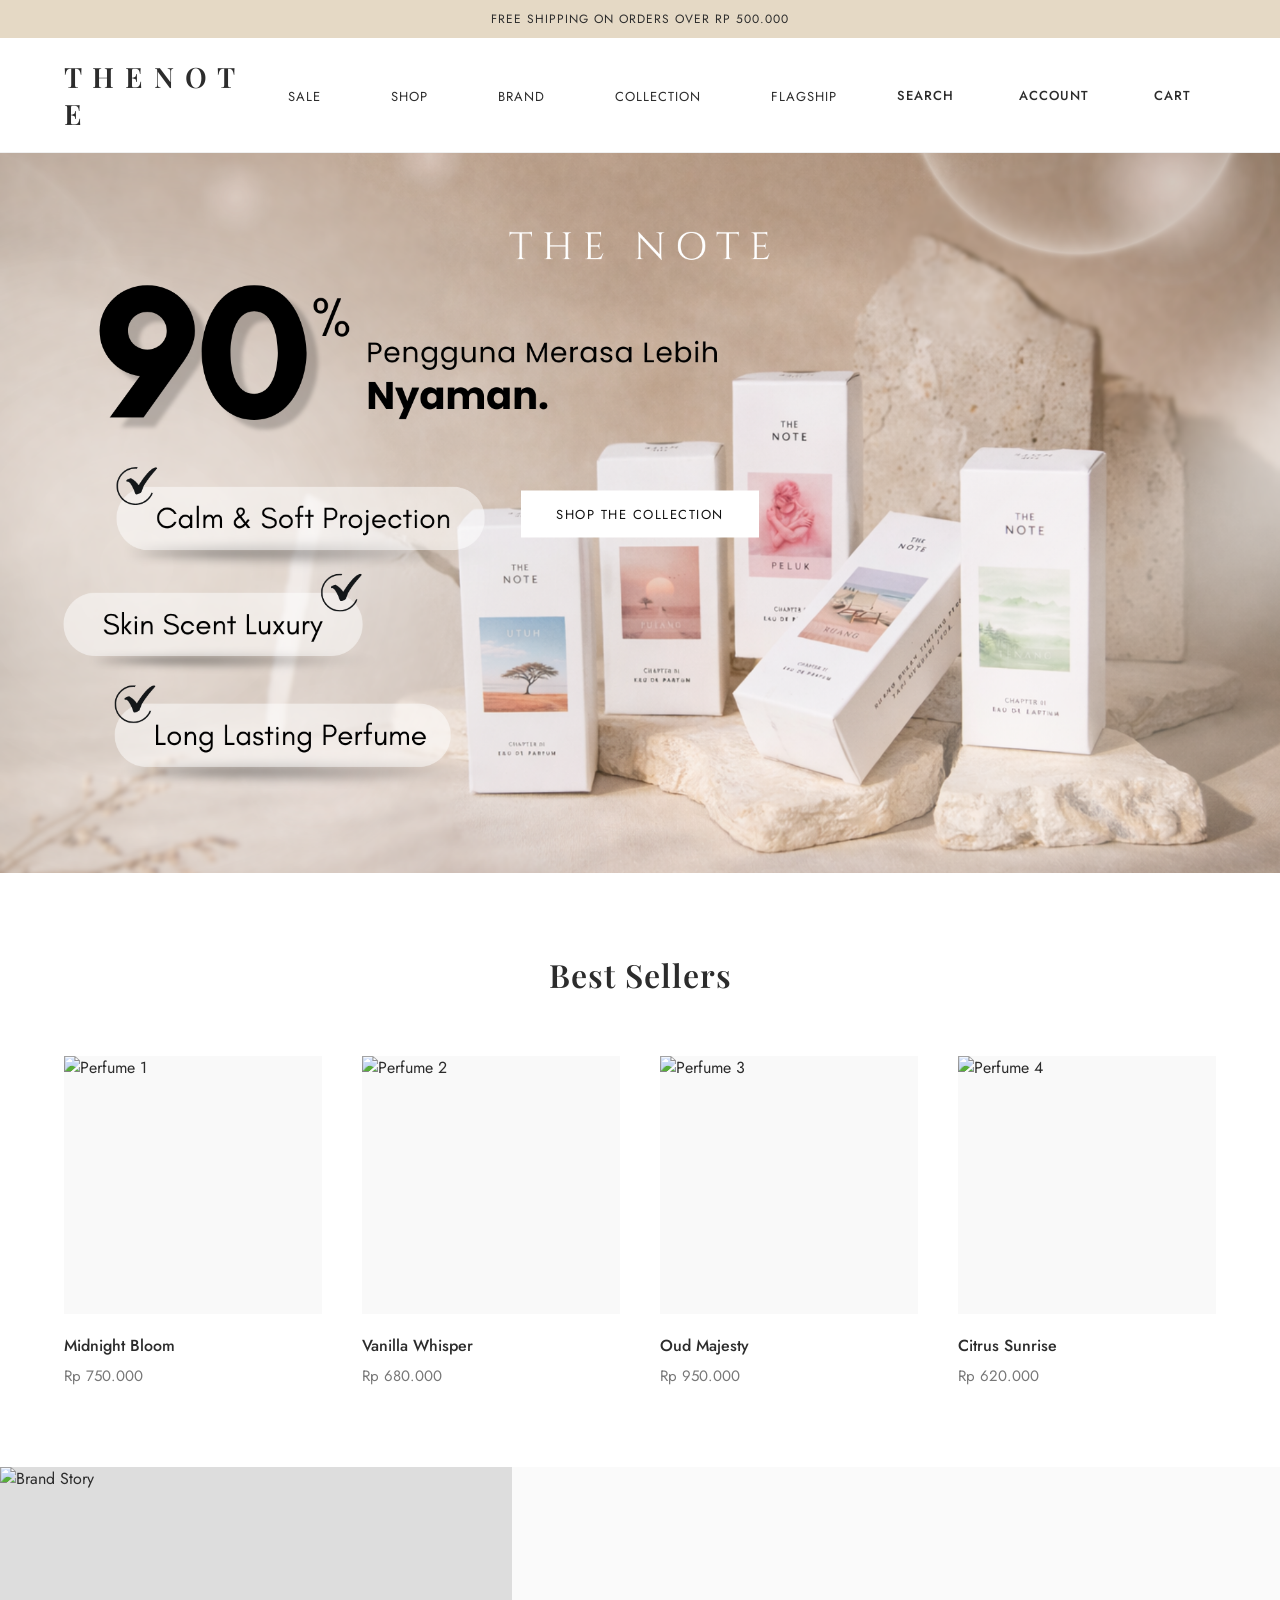
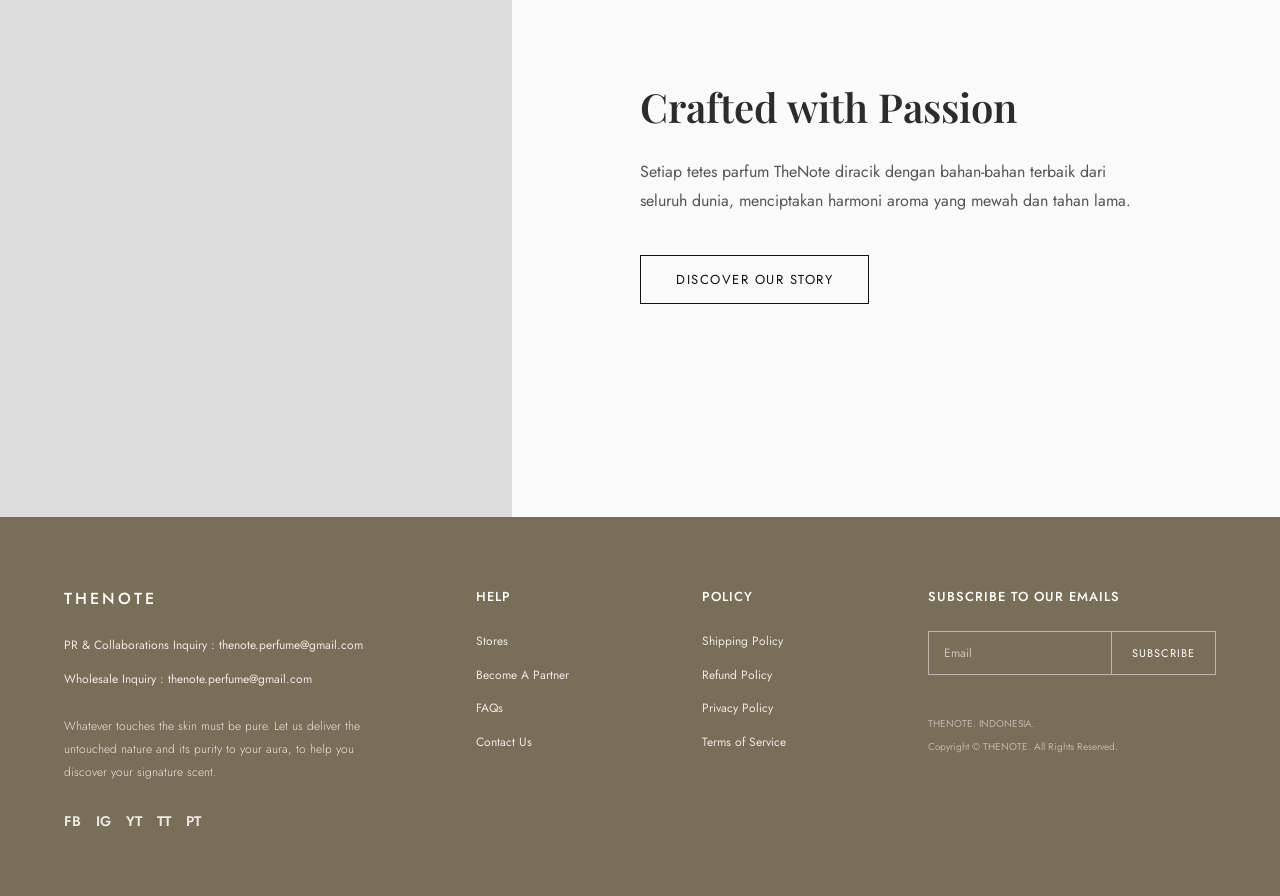
==== index.html @ fd9046d3 "Add files via upload" ====
<!DOCTYPE html>
<html lang="id">
<head>
    <meta charset="UTF-8">
    <meta name="viewport" content="width=device-width, initial-scale=1.0">
    <title>TheNote | Perfume</title>
    <link rel="stylesheet" href="style.css">
    <link href="https://fonts.googleapis.com/css2?family=Playfair+Display:wght@400;600&family=Jost:wght@300;400;500&display=swap" rel="stylesheet">
</head>
<body>
    <div class="top-banner">Free Shipping on Orders Over Rp 500.000</div>

    <nav class="navbar">
        <div class="logo">
            <a href="index.html">
                <h1>T H E N O T E</h1>
            </a>
        </div>

        <ul class="nav-links">
            <li><a href="sale.html">SALE</a></li>
            
            <li class="has-mega-menu">
                <a href="#" id="shop-menu-btn">SHOP</a>
                
                <div class="mega-menu">
                    <div class="mega-menu-inner">
                        
                        <div class="menu-column">
                            <h4>Featured</h4>
                            <a href="all-products.html">All</a>
                            <a href="#">Best Sellers</a>
                            <a href="#">Save with sets</a>
                            <a href="#">Mini & Travel Sizes</a>
                        </div>

                        <div class="menu-column">
                            <h4>Chapter</h4>
                            <a href="chapter1.html">Chapter 01</a>
                            <a href="#">Chapter 02</a>
                            <a href="#">Chapter 03</a>
                            <a href="#">Chapter 04</a>
                            <a href="#">Chapter 05</a>
                        </div>

                        <div class="menu-column">
                            <h4>Fragrance Family</h4>
                            <a href="#">Woody & Earthy</a>
                            <a href="#">Fresh Citrus</a>
                            <a href="#">Floral Bloom</a>
                            <a href="#">Oriental Spice</a>
                            <a href="#">Oceanic Breeze</a>
                        </div>

                        <div class="menu-image">
                            <img src="images\parfum11.jpeg" alt="Pulang Perfume">
                            <p>Pulang Chapter 01</p>
                        </div>

                    </div>
                </div>
            </li>
            
            
           <li class="has-mega-menu">
                <a href="brand.html" id="brand-menu-btn">BRAND</a>
                <div class="mega-menu">
                    <div class="mega-menu-inner" style="justify-content: flex-start; max-width: 1000px; padding: 30px 5%;">
                        <div class="menu-column" style="gap: 15px;">
                            <a href="brand.html" style="font-size: 15px;">About TheNote</a>
                            <a href="brand.html#ingredients" style="font-size: 15px;">Our Ingredients</a>
                        </div>
                    </div>
                </div>
            </li>

            <li class="has-mega-menu">
                <a href="collection.html" id="collection-menu-btn">COLLECTION</a>
            </li>

            <li><a href="flagship.html">FLAGSHIP</a></li>
        </ul>

        <div class="nav-icons">
            <a href="#">Search</a>
            <div class="search-overlay" id="search-overlay">
            <span class="close-search" id="close-search">&times;</span>
            <div class="search-content">
            <h2>Temukan Aroma Anda</h2>
            <input type="text" id="search-input" placeholder=" ">
            <button id="search-submit">CARI AROMA</button>
        </div>

    </div>
            <a href="#">Account</a>
            <a href="#">Cart</a>
        </div>
    </nav>

    <div class="nav-overlay"></div>

    <section class="hero">
        <img src="images\banner.PNG" alt="Hero Banner" class="hero-bg">
        
        <div class="hero-content">
            <a href="all-products.html" class="btn">Shop The Collection</a>
        </div>
    </section>

    <section class="bestsellers">
        <h2 class="section-title">Best Sellers</h2>
        <div class="product-grid">
            
            <div class="product-card fade-in">
                <div class="img-container">
                    <img src="assets/img/product-1.jpg" alt="Perfume 1">
                </div>
                <p class="product-name">Midnight Bloom</p>
                <p class="product-price">Rp 750.000</p>
            </div>

            <div class="product-card fade-in">
                <div class="img-container">
                    <img src="assets/img/product-2.jpg" alt="Perfume 2">
                </div>
                <p class="product-name">Vanilla Whisper</p>
                <p class="product-price">Rp 680.000</p>
            </div>

            <div class="product-card fade-in">
                <div class="img-container">
                    <img src="assets/img/product-3.jpg" alt="Perfume 3">
                </div>
                <p class="product-name">Oud Majesty</p>
                <p class="product-price">Rp 950.000</p>
            </div>

            <div class="product-card fade-in">
                <div class="img-container">
                    <img src="assets/img/product-4.jpg" alt="Perfume 4">
                </div>
                <p class="product-name">Citrus Sunrise</p>
                <p class="product-price">Rp 620.000</p>
            </div>

        </div>
    </section>

    <section class="brand-story">
        <div class="story-img">
            <img src="assets/img/brand-story.jpg" alt="Brand Story">
        </div>
        <div class="story-text">
            <h2>Crafted with Passion</h2>
            <p>Setiap tetes parfum TheNote diracik dengan bahan-bahan terbaik dari seluruh dunia, menciptakan harmoni aroma yang mewah dan tahan lama.</p>
            <a href="#" class="btn-outline">Discover Our Story</a>
        </div>
    </section>

    <footer class="site-footer">
        <div class="footer-container">
            <div class="footer-col brand-info">
                <h3>THENOTE</h3>
                
                <p>PR & Collaborations Inquiry : thenote.perfume@gmail.com</p>
                <p>Wholesale Inquiry :   thenote.perfume@gmail.com</p>
                <p class="footer-philosophy">Whatever touches the skin must be pure. Let us deliver the untouched nature and its purity to your aura, to help you discover your signature scent.</p>
                
                <div class="social-icons">
                    <a href="#">Fb</a>
                    <a href="#">Ig</a>
                    <a href="#">Yt</a>
                    <a href="#">Tt</a>
                    <a href="#">Pt</a>
                </div>
            </div>

            <div class="footer-col links-col">
                <h4>HELP</h4>
                <a href="#">Stores</a>
                <a href="#">Become A Partner</a>
                <a href="#">FAQs</a>
                <a href="#">Contact Us</a>
            </div>

            <div class="footer-col links-col">
                <h4>POLICY</h4>
                <a href="#">Shipping Policy</a>
                <a href="#">Refund Policy</a>
                <a href="#">Privacy Policy</a>
                <a href="#">Terms of Service</a>
            </div>

            <div class="footer-col subscribe-col">
                <h4>Subscribe to our emails</h4>
                <form id="subscribe-form" class="subscribe-form">
                    <input type="email" placeholder="Email" required>
                    <button type="submit">SUBSCRIBE</button>
                </form>
                <div class="copyright">
                    <p>THENOTE. INDONESIA.</p>
                    <p>Copyright © THENOTE. All Rights Reserved.</p>
                </div>
            </div>
        </div>
    </footer>

    <script src="script.js"></script>
</body>
</html>
---- style.css ----
/* Reset & Base Styles */
* {
    margin: 0;
    padding: 0;
    box-sizing: border-box;
}

body {
    font-family: 'Jost', sans-serif;
    color: #2c2c2c;
    background-color: #FAFAFA;
}

h1, h2, h3, .logo {
    font-family: 'Playfair Display', serif;
    font-weight: 600;
}

/* MENGHILANGKAN GARIS BAWAH SECARA DEFAULT */
a {
    text-decoration: none; 
    color: inherit;
    transition: color 0.3s;
}

/* Memunculkan garis bawah hanya pada area tertentu saat di-hover, atau ubah warna */
a:hover {
    color: #888;
}

/* Top Banner */
.top-banner {
    background-color: #e5d9c5;
    text-align: center;
    padding: 10px;
    font-size: 12px;
    letter-spacing: 1px;
    text-transform: uppercase;
}

/* Navbar */
.navbar {
    display: flex;
    justify-content: space-between;
    align-items: center;
    padding: 20px 5%;
    background-color: #ffffff;
    position: sticky;
    top: 0;
    z-index: 1001;
    border-bottom: 1px solid #f0f0f0;
}

.nav-links a, .nav-icons a {
    margin: 0 15px;
    font-size: 13px;
    text-transform: uppercase;
    letter-spacing: 1px;
    color: #2c2c2c;
    cursor: pointer;
    pointer-events: auto;
}

.nav-icons a {
    opacity: 1;
    font-weight: 500;
    position: relative;
    z-index: 1100;
    display: inline-block;
    padding: 5px 10px;
}

.nav-icons {
    position: relative;
    z-index: 1100;
    display: flex;
    gap: 15px;
}

.nav-icons a:hover {
    color: #000;
}

.logo h1 {
    font-size: 28px;
    letter-spacing: 2px;
}

/* Hero Section */
.hero {
    position: relative;
    width: 100%;
    height: auto; 
    overflow: hidden;
    text-align: center;
    color: #fff;
}

.hero-bg {
    width: 100%;
    height: auto;
    display: block;
}

.hero-content {
    position: absolute;
    top: 50%;
    left: 50%;
    transform: translate(-50%, -50%);
    max-width: 600px;
    padding: 20px;
    z-index: 10;
    width: 100%;
}

.hero-content h2 {
    font-size: 52px;
    margin-bottom: 15px;
    letter-spacing: 1px;
    text-shadow: 2px 2px 8px rgba(0,0,0,0.5); 
}

.hero-content p {
    font-size: 18px;
    margin-bottom: 35px;
    font-weight: 300;
    text-shadow: 1px 1px 5px rgba(0,0,0,0.5);
}

/* Buttons */
.btn {
    padding: 14px 35px;
    background-color: #fff;
    color: #111;
    text-transform: uppercase;
    letter-spacing: 1.5px;
    font-size: 13px;
    transition: background-color 0.4s, color 0.4s;
}

.btn:hover {
    background-color: #111;
    color: #fff;
}

.btn-outline {
    padding: 14px 35px;
    border: 1px solid #111;
    color: #111;
    text-transform: uppercase;
    letter-spacing: 1.5px;
    font-size: 13px;
    transition: 0.4s;
    display: inline-block;
}

.btn-outline:hover {
    background-color: #111;
    color: #fff;
}

/* Bestsellers */
.bestsellers {
    padding: 80px 5%;
    text-align: center;
    background-color: #fff;
}

.section-title {
    font-size: 32px;
    margin-bottom: 60px;
    letter-spacing: 1px;
}

.product-grid {
    display: grid;
    grid-template-columns: repeat(auto-fit, minmax(240px, 1fr));
    gap: 40px;
}

.product-card {
    text-align: left;
    cursor: pointer;
}

.img-container {
    width: 100%;
    aspect-ratio: 1/1;
    background-color: #f9f9f9;
    margin-bottom: 20px;
    overflow: hidden;
}

.img-container img {
    width: 100%;
    height: 100%;
    object-fit: cover;
    transition: transform 0.6s ease;
}

.img-container:hover img {
    transform: scale(1.06);
}

.product-name {
    font-size: 16px;
    margin-bottom: 8px;
    font-weight: 500;
}

.product-price {
    font-size: 15px;
    color: #777;
}

/* Brand Story */
.brand-story {
    display: flex;
    align-items: center;
    background-color: #fafafa;
}

.story-img {
    flex: 1;
    height: 650px;
    background-color: #ddd;
}

.story-img img {
    width: 100%;
    height: 100%;
    object-fit: cover;
}

.story-text {
    flex: 1;
    padding: 8% 10%;
}

.story-text h2 {
    font-size: 40px;
    margin-bottom: 25px;
}

.story-text p {
    font-size: 16px;
    line-height: 1.8;
    margin-bottom: 40px;
    color: #555;
}

/* --- MASTER FOOTER (SKIN1004 STYLE) --- */
.site-footer {
    background-color: #796e57;
    color: #fff;
    padding: 70px 5% 50px;
    font-family: 'Jost', sans-serif;
    border-top: none;
}

.footer-container {
    display: grid;
    grid-template-columns: 2fr 1fr 1fr 1.5fr; 
    gap: 40px;
    max-width: 1400px;
    margin: 0 auto;
}

.footer-col h3 {
    font-family: 'Jost', sans-serif;
    font-size: 16px;
    letter-spacing: 3px;
    margin-bottom: 25px;
    font-weight: 500;
}

.footer-col h4 {
    font-size: 13px;
    letter-spacing: 1px;
    margin-bottom: 25px;
    font-weight: 500;
    text-transform: uppercase;
}

.footer-col p, .footer-col a {
    font-size: 12px;
    color: rgba(255, 255, 255, 0.85);
    line-height: 1.8;
    text-decoration: none; /* Mencegah garis bawah default */
    display: block;
    margin-bottom: 12px;
    transition: color 0.3s ease;
}

.footer-col a:hover {
    color: #fff;
    text-decoration: underline; /* Muncul saat di-hover */
    text-underline-offset: 4px;
}

.brand-info .footer-philosophy {
    margin-top: 25px;
    margin-bottom: 25px;
    max-width: 90%;
    font-weight: 300;
    line-height: 1.9;
}

.social-icons {
    display: flex;
    gap: 15px;
    margin-top: 25px;
}

.social-icons a {
    font-weight: 600;
    font-size: 14px;
    text-transform: uppercase;
}

/* Form Subscribe */
.subscribe-form {
    display: flex;
    border: 1px solid rgba(255, 255, 255, 0.5);
    margin-bottom: 30px;
    transition: border-color 0.3s ease;
}

.subscribe-form:hover, .subscribe-form:focus-within {
    border-color: #fff;
}

.subscribe-form input {
    flex: 1;
    background: transparent;
    border: none;
    color: #fff;
    padding: 12px 15px;
    font-family: inherit;
    font-size: 12px;
    outline: none;
}

.subscribe-form input::placeholder {
    color: rgba(255, 255, 255, 0.6);
}

.subscribe-form button {
    background: transparent;
    color: #fff;
    border: none;
    border-left: 1px solid rgba(255, 255, 255, 0.5);
    padding: 0 20px;
    cursor: pointer;
    font-family: inherit;
    font-size: 11px;
    letter-spacing: 1px;
    text-transform: uppercase;
    transition: background 0.3s ease;
}

.subscribe-form button:hover {
    background: rgba(255, 255, 255, 0.1);
}

.copyright {
    margin-top: 40px;
}

.copyright p {
    font-size: 10px;
    margin-bottom: 5px;
    opacity: 0.6;
}

/* Responsif Footer */
@media (max-width: 1000px) {
    .footer-container {
        grid-template-columns: 1fr 1fr;
    }
}

@media (max-width: 600px) {
    .footer-container {
        grid-template-columns: 1fr;
    }
    .brand-info .footer-philosophy {
        max-width: 100%;
    }
}

/* Penyesuaian Navigasi */
.nav-links {
    list-style: none;
    display: flex;
    align-items: center;
    margin: 0;
    padding: 0;
}

.nav-links li {
    padding: 0 20px;
}

.nav-links a.active-link {
    border-bottom: 1px solid #111;
    padding-bottom: 2px;
}

/* --- MEGA MENU STYLES --- */
.has-mega-menu {
    position: static;
}

.mega-menu {
    position: absolute;
    top: 100%; 
    left: 0;
    width: 100%;
    background-color: #ffffff;
    border-top: 1px solid #eaeaea;
    border-bottom: 1px solid #eaeaea;
    box-shadow: 0 10px 20px rgba(0,0,0,0.05);
    z-index: 1002;
    opacity: 0;
    visibility: hidden;
    transform: translateY(10px);
    transition: all 0.3s ease;
}

.mega-menu.show {
    opacity: 1;
    visibility: visible;
    transform: translateY(0);
}

.mega-menu-inner {
    display: flex;
    justify-content: center;
    gap: 80px;
    padding: 50px 5%;
    max-width: 1200px;
    margin: 0 auto;
}

.menu-column {
    display: flex;
    flex-direction: column;
}

.menu-column h4 {
    font-family: 'Jost', sans-serif;
    font-size: 15px;
    font-weight: 500;
    text-transform: capitalize;
    margin-bottom: 20px;
    border-bottom: 1px solid #111;
    padding-bottom: 5px;
    display: inline-block;
    align-self: flex-start;
}

.menu-column a {
    font-size: 14px;
    color: #666;
    margin-bottom: 15px;
    transition: color 0.3s;
    text-transform: capitalize;
    letter-spacing: 0.5px;
}

.menu-column a:hover {
    color: #111;
    font-weight: 500;
}

.menu-image {
    display: flex;
    flex-direction: column;
    align-items: center;
    max-width: 250px;
}

.menu-image img {
    width: 100%;
    height: auto;
    aspect-ratio: 1/1;
    object-fit: cover;
    margin-bottom: 15px;
}

.menu-image p {
    font-size: 14px;
    font-weight: 500;
    text-align: center;
}

/* --- OVERLAY GELAP --- */
.nav-overlay {
    position: fixed;
    top: 0;
    left: 0;
    width: 100%;
    height: 100vh;
    background-color: rgba(0, 0, 0, 0.4);
    z-index: 999;
    opacity: 0;
    visibility: hidden;
    transition: all 0.3s ease;
    pointer-events: none;
}
.nav-overlay.show {
    opacity: 1;
    visibility: visible;
    pointer-events: auto;
}

/* --- LAYOUT HALAMAN SHOP --- */
.shop-page {
    display: flex;
    max-width: 1400px;
    margin: 0 auto;
    padding: 40px 5%;
    gap: 50px;
}

.shop-sidebar {
    width: 250px;
    flex-shrink: 0;
}

.filter-group {
    border-bottom: 1px solid #eaeaea;
    padding: 20px 0;
}

.filter-group:first-child {
    border-top: 1px solid #111;
}

.filter-header {
    display: flex;
    justify-content: space-between;
    font-size: 14px;
    font-weight: 500;
    cursor: pointer;
    margin-bottom: 15px;
}

.filter-options {
    display: flex;
    flex-direction: column;
    gap: 12px;
    max-height: 500px;
    overflow: hidden;
    transition: max-height 0.3s ease;
}

.filter-options.collapsed {
    max-height: 0;
}

.filter-options label {
    font-size: 14px;
    color: #666;
    cursor: pointer;
    display: flex;
    align-items: center;
    gap: 10px;
}

.filter-options input[type="radio"] {
    appearance: none;
    width: 14px;
    height: 14px;
    border: 1px solid #999;
    border-radius: 50%;
    outline: none;
    cursor: pointer;
}

.filter-options input[type="radio"]:checked {
    border: 4px solid #111;
}

.shop-content {
    flex-grow: 1;
}

.page-title {
    font-size: 28px;
    margin-bottom: 30px;
    font-weight: 600;
}

.products-grid {
    display: grid;
    grid-template-columns: repeat(auto-fill, minmax(280px, 1fr));
    gap: 30px;
}

/* --- KARTU PRODUK --- */
.product-card {
    position: relative;
    display: flex;
    flex-direction: column;
}

.card-image {
    background-color: #f9f9f9;
    aspect-ratio: 1/1;
    overflow: hidden;
    margin-bottom: 15px;
}

.card-image img {
    width: 100%;
    height: 100%;
    object-fit: cover;
}

.card-badge {
    position: absolute;
    top: 10px;
    left: 10px;
    background-color: #555;
    color: white;
    font-size: 11px;
    padding: 4px 8px;
    z-index: 10;
}

.new-badge {
    display: inline-block;
    background-color: #a88b5c;
    color: white;
    font-size: 10px;
    padding: 2px 6px;
    margin-bottom: 5px;
    letter-spacing: 1px;
}

.item-name {
    font-size: 16px;
    font-weight: 600;
    margin-bottom: 5px;
}

.item-desc {
    font-size: 13px;
    color: #666;
    margin-bottom: 10px;
    line-height: 1.4;
}

.item-rating {
    font-size: 12px;
    color: #cca43b;
    margin-bottom: 20px;
}

.item-rating span {
    color: #888;
    margin-left: 5px;
}

.add-to-bag-btn {
    margin-top: auto;
    display: flex;
    justify-content: space-between;
    align-items: center;
    width: 100%;
    padding: 12px 15px;
    background-color: transparent;
    border: 1px solid #ccc;
    cursor: pointer;
    font-family: inherit;
    transition: all 0.3s ease;
}

.add-to-bag-btn:hover {
    border-color: #111;
    background-color: #fafafa;
}

.btn-text, .btn-price {
    font-size: 13px;
    color: #333;
}

.btn-price del {
    color: #aaa;
    margin-left: 5px;
    font-size: 12px;
}

/* --- BANNER PROMO --- */
.promo-banner {
    background-color: #dfbca4;
}

.promo-banner img {
    width: 100%;
    height: 100%;
    object-fit: cover;
    opacity: 0.8;
}

.promo-text-overlay {
    position: absolute;
    top: 0; left: 0;
    width: 100%; height: 100%;
    display: flex;
    flex-direction: column;
    justify-content: center;
    align-items: center;
    text-align: center;
    color: white;
    padding: 20px;
}

.promo-text-overlay h3 {
    font-family: 'Playfair Display', serif;
    font-size: 24px;
    margin: 10px 0;
}

.btn-promo {
    margin-top: 20px;
    padding: 10px 25px;
    background-color: white;
    color: #111;
    font-size: 12px;
    border-radius: 20px;
}

@media (max-width: 900px) {
    .shop-page { flex-direction: column; }
    .shop-sidebar { width: 100%; }
}

/* --- TAMBAHAN JS --- */
.navbar {
    transition: box-shadow 0.3s ease, background-color 0.3s ease;
}

.nav-scrolled {
    box-shadow: 0 4px 20px rgba(0, 0, 0, 0.06);
    background-color: rgba(255, 255, 255, 0.98);
}

.fade-in {
    opacity: 0;
    transform: translateY(40px);
    transition: opacity 0.8s ease-out, transform 0.8s ease-out;
}

.fade-in.appear {
    opacity: 1;
    transform: translateY(0);
}

/* --- SALE PAGE STYLES --- */
.sale-hero {
    position: relative;
    width: 100%;
    height: auto;
    display: flex;
    align-items: center;
    justify-content: flex-start;
    padding: 60px 8%;
    color: #fff;
    overflow: hidden;
}

.sale-hero-bg {
    position: absolute;
    top: 0; left: 0;
    width: 100%; height: 100%;
    object-fit: cover;
    z-index: 1;
}

.sale-hero-content {
    position: relative;
    z-index: 2;
    text-align: left;
}

.sale-date {
    letter-spacing: 3px;
    font-size: 14px;
    margin-bottom: 10px;
    font-weight: 400;
}

.sale-hero h2 {
    font-size: 56px;
    line-height: 1.1;
    margin-bottom: 15px;
    font-family: 'Playfair Display', serif;
}

.discount-text {
    font-family: 'Playfair Display', serif;
    font-style: italic;
    font-size: 38px;
    margin-bottom: 20px;
}

.discount-text span {
    font-size: 80px;
    font-style: normal;
    font-weight: 600;
}

.sale-subtext {
    font-size: 13px;
    letter-spacing: 2px;
    line-height: 1.6;
    text-transform: uppercase;
}

.promo-info-bar {
    background-color: #a87e6a;
    color: white;
    display: flex;
    justify-content: space-around;
    padding: 20px 5%;
    text-align: center;
}

.info-item p {
    font-size: 14px;
    letter-spacing: 1px;
}

.info-item span {
    font-size: 11px;
    opacity: 0.8;
}

.border-left {
    border-left: 1px dashed rgba(255, 255, 255, 0.5);
    padding-left: 50px;
}

/* --- BRAND PAGE STYLES --- */
.brand-hero {
    position: relative;
    width: 100%;
    height: 50vh;
    overflow: hidden;
    display: flex;
    align-items: center;
    justify-content: center;
}

.brand-hero-bg {
    position: absolute;
    top: 0; left: 0;
    width: 100%; height: 100%;
    object-fit: cover;
    filter: brightness(0.7);
    z-index: 1;
}

.brand-hero-text {
    position: relative;
    z-index: 2;
    color: white;
    text-align: center;
}

.brand-hero-text h2 {
    font-size: 48px;
    letter-spacing: 2px;
}

.about-section {
    display: flex;
    align-items: center;
    max-width: 1200px;
    margin: 0 auto;
    padding: 100px 5%;
    gap: 60px;
}

.about-content { flex: 1; }

.subtitle {
    font-family: 'Jost', sans-serif;
    font-size: 13px;
    letter-spacing: 2px;
    color: #888;
    margin-bottom: 20px;
}

.about-content h2 {
    font-size: 38px;
    margin-bottom: 30px;
    line-height: 1.2;
}

.about-content p {
    font-size: 16px;
    color: #555;
    line-height: 1.8;
    margin-bottom: 20px;
}

.about-image { flex: 1; }

.about-image img {
    width: 100%;
    height: auto;
    box-shadow: 0 20px 40px rgba(0,0,0,0.08);
}

.ingredients-section {
    background-color: #f7f5f0;
    padding: 100px 5%;
    text-align: center;
}

.ingredients-header {
    max-width: 700px;
    margin: 0 auto 60px;
}

.ingredients-header h2 {
    font-size: 36px;
    margin-bottom: 20px;
}

.ingredients-header p {
    color: #666;
    line-height: 1.7;
}

.ingredients-grid {
    display: grid;
    grid-template-columns: repeat(auto-fit, minmax(300px, 1fr));
    gap: 40px;
    max-width: 1200px;
    margin: 0 auto;
}

.ingredient-card { text-align: left; }

.ing-img {
    width: 100%;
    aspect-ratio: 4/5;
    overflow: hidden;
    margin-bottom: 20px;
}

.ing-img img {
    width: 100%;
    height: 100%;
    object-fit: cover;
    transition: transform 0.8s ease;
}

.ingredient-card:hover .ing-img img {
    transform: scale(1.05);
}

.ingredient-card h4 {
    font-family: 'Playfair Display', serif;
    font-size: 22px;
    margin-bottom: 10px;
}

.ingredient-card p {
    font-size: 14px;
    color: #666;
    line-height: 1.6;
}

@media (max-width: 768px) {
    .about-section {
        flex-direction: column;
        padding: 60px 5%;
    }
}

html { scroll-behavior: smooth; }

/* KUSTOMISASI DROPDOWN BRAND */
.brand-dropdown {
    justify-content: flex-start !important;
    padding-left: 25% !important;
    padding-top: 40px !important;
    padding-bottom: 40px !important;
}

.brand-dropdown .menu-column a {
    font-size: 15px;
    font-weight: 300;
    color: #555;
    text-transform: none;
    margin-bottom: 18px;
    letter-spacing: 1px;
}

.brand-dropdown .menu-column a:hover {
    color: #000;
    text-decoration: underline; /* GARIS BAWAH SAAT HOVER DI MENU BRAND */
    text-underline-offset: 4px;
}

/* --- EDITORIAL BRAND PAGE --- */
.editorial-brand {
    background-color: #FAFAFA;
    width: 100%;
}

.brand-full-image {
    width: 100%;
    height: 85vh;
    overflow: hidden;
}

.brand-full-image img {
    width: 100%;
    height: 100%;
    object-fit: cover;
}

.brand-statement {
    padding: 120px 10%;
    text-align: center;
    background-color: #fff;
}

.brand-statement h2 {
    font-family: 'Playfair Display', serif;
    font-style: italic;
    font-size: 40px;
    color: #222;
    margin-bottom: 30px;
    font-weight: 400;
}

.brand-statement p {
    font-family: 'Jost', sans-serif;
    font-size: 16px;
    color: #666;
    max-width: 700px;
    margin: 0 auto;
    line-height: 1.8;
}

.brand-origin {
    display: flex;
    align-items: center;
    background-color: #FAFAFA;
    padding: 100px 5% 100px 10%;
    gap: 80px;
}

.origin-text {
    flex: 1;
    max-width: 500px;
}

.jost-title {
    font-family: 'Jost', sans-serif;
    letter-spacing: 3px;
    font-size: 13px;
    color: #999;
    margin-bottom: 20px;
    text-transform: uppercase;
}

.playfair-title {
    font-family: 'Playfair Display', serif;
    font-size: 42px;
    color: #111;
    margin-bottom: 30px;
    line-height: 1.2;
}

.origin-text p {
    font-family: 'Jost', sans-serif;
    font-size: 15px;
    color: #555;
    line-height: 1.9;
}

.origin-image { flex: 1.5; }

.origin-image img {
    width: 100%;
    height: auto;
    box-shadow: -20px 20px 0px rgba(0,0,0,0.03);
}

.brand-process {
    padding: 120px 5%;
    background-color: #fff;
    text-align: center;
}

.process-heading {
    font-family: 'Playfair Display', serif;
    font-size: 38px;
    margin-bottom: 80px;
}

.process-grid {
    display: grid;
    grid-template-columns: repeat(3, 1fr);
    gap: 50px;
    max-width: 1200px;
    margin: 0 auto;
}

.process-step { text-align: left; }

.process-step img {
    width: 100%;
    aspect-ratio: 1/1;
    object-fit: cover;
    margin-bottom: 30px;
}

.process-step h4 {
    font-family: 'Playfair Display', serif;
    font-size: 22px;
    margin-bottom: 15px;
}

.process-step p {
    font-family: 'Jost', sans-serif;
    font-size: 15px;
    color: #666;
    line-height: 1.7;
}

@media (max-width: 900px) {
    .brand-origin {
        flex-direction: column;
        padding: 60px 5%;
    }
    .process-grid { grid-template-columns: 1fr; }
}

/* --- COLLECTION DROPDOWN --- */
.collection-dropdown {
    justify-content: center !important;
    gap: 60px !important;
    padding-top: 40px !important;
    padding-bottom: 40px !important;
}

.collection-item {
    display: flex;
    flex-direction: column;
    align-items: center;
    text-align: center;
    width: 250px;
    cursor: pointer;
}

.collection-item img {
    width: 100%;
    aspect-ratio: 1/1;
    object-fit: cover;
    margin-bottom: 20px;
    background-color: #f5f5f5;
    transition: transform 0.4s ease;
}

.collection-item:hover img {
    transform: scale(1.05);
}

.collection-item p {
    font-family: 'Jost', sans-serif;
    font-size: 13px;
    letter-spacing: 2px;
    text-transform: uppercase;
    color: #111;
    line-height: 1.5;
    font-weight: 500;
}

@media (max-width: 900px) {
    .col-series, .col-series:nth-child(even) {
        flex-direction: column !important;
    }
    .col-series > div {
        width: 100% !important;
    }
}

/* --- SPLIT SCREEN STYLES --- */
.collection-hero {
    width: 100%;
    height: 70vh;
}

.col-hero-bg {
    width: 100%;
    height: 100%;
    object-fit: cover;
}

.collection-intro {
    padding: 120px 5%;
    text-align: center;
    background-color: #fafafa;
}

.collection-intro h2 {
    font-family: 'Jost', sans-serif;
    font-weight: 300;
    font-size: 28px;
    letter-spacing: 4px;
    color: #333;
}

.split-screen-section {
    display: flex;
    width: 100%;
    height: 85vh;
    overflow: hidden;
}

.split-panel {
    flex: 1;
    display: flex;
    align-items: center;
    justify-content: center;
    text-align: center;
    position: relative;
    background-size: cover;
    background-position: center;
    transition: flex 0.6s cubic-bezier(0.25, 1, 0.5, 1);
}

.dark-panel {
    background-image: url('assets/img/col-series-1.jpg');
    color: white;
}

.light-panel {
    background-image: url('assets/img/col-series-2.jpg');
    color: #111;
}

.split-panel::before {
    content: '';
    position: absolute;
    top: 0; left: 0; right: 0; bottom: 0;
    background-color: rgba(0, 0, 0, 0.2);
    z-index: 1;
    transition: background-color 0.4s ease;
}

.light-panel::before {
    background-color: rgba(255, 255, 255, 0.3);
}

.split-content {
    position: relative;
    z-index: 2;
}

.brand-tag {
    font-family: 'Jost', sans-serif;
    font-size: 13px;
    letter-spacing: 5px;
    margin-bottom: 20px;
}

.split-content h2 {
    font-family: 'Playfair Display', serif;
    font-size: 42px;
    letter-spacing: 2px;
    line-height: 1.2;
    margin-bottom: 40px;
}

.discover-btn {
    font-family: 'Jost', sans-serif;
    font-size: 13px;
    text-transform: uppercase;
    letter-spacing: 2px;
    border-bottom: 1px solid currentColor;
    padding-bottom: 5px;
    opacity: 0;
    transform: translateY(20px);
    transition: all 0.4s ease;
    display: inline-block;
}

.split-panel:hover .discover-btn {
    opacity: 1;
    transform: translateY(0);
}

@media (max-width: 900px) {
    .split-screen-section {
        flex-direction: column;
        height: 120vh;
    }
}

/* --- FLAGSHIP PAGE STYLES --- */
.flagship-page {
    width: 100%;
    overflow: hidden;
}

.test-hero {
    position: relative;
    width: 100%;
    min-height: 100vh;
    display: flex;
    flex-direction: column;
    align-items: center;
    justify-content: center;
}

.test-hero-bg {
    position: absolute;
    top: 0; left: 0;
    width: 100%; height: 100%;
    object-fit: cover;
    z-index: 1;
}

.test-hero-overlay {
    position: absolute;
    top: 0; left: 0;
    width: 100%; height: 100%;
    background-color: rgba(0, 0, 0, 0.3);
    z-index: 2;
}

.test-content {
    position: relative;
    z-index: 3;
    text-align: center;
    color: rgb(255, 255, 255);
    margin-bottom: 250px;
    margin-top: 50px;
}

.test-title {
    font-family: 'Jost', sans-serif;
    font-size: 36px;
    letter-spacing: 4px;
    font-weight: 400;
    margin-bottom: 10px;
}

.test-subtitle {
    font-family: 'Playfair Display', serif;
    font-style: italic;
    font-size: 18px;
    margin-bottom: 40px;
    opacity: 0.9;
}

.test-start p {
    font-family: 'Jost', sans-serif;
    font-size: 14px;
    letter-spacing: 2px;
    margin-bottom: 15px;
    font-weight: 500;
}

.lang-grid {
    display: grid;
    grid-template-columns: 1fr 1fr;
    gap: 10px;
    max-width: 400px;
    margin: 0 auto;
}

.lang-btn {
    background-color: rgba(255, 255, 255, 0.2);
    backdrop-filter: blur(5px);
    border: 1px solid rgba(255, 255, 255, 0.5);
    color: white;
    padding: 12px 20px;
    font-family: 'Jost', sans-serif;
    font-size: 13px;
    letter-spacing: 2px;
    cursor: pointer;
    transition: all 0.3s ease;
}

.lang-btn:hover {
    background-color: rgba(160, 82, 45, 0.100);
    color: #111;
}

.full-width {
    grid-column: span 2;
}

.vibe-cards-container {
    position: absolute;
    bottom: 0;
    left: 0;
    width: 100%;
    z-index: 4;
    display: flex;
    justify-content: center;
    gap: 15px;
    padding: 0 20px;
    background: linear-gradient(to top, rgba(0,0,0,0.6) 0%, transparent 100%);
    padding-bottom: 20px;
}

.vibe-card {
    background-color: #fff;
    width: 220px;
    height: 320px;
    padding: 25px 20px 15px;
    display: flex;
    flex-direction: column;
    align-items: center;
    text-align: center;
    box-shadow: 0 10px 30px rgba(0,0,0,0.15);
    transition: transform 0.4s ease;
    cursor: pointer;
}

.vibe-card:hover {
    transform: translateY(-10px);
}

.vibe-card h3 {
    font-family: 'Playfair Display', serif;
    font-size: 18px;
    color: #333;
    line-height: 1.3;
    margin-bottom: 10px;
}

.vibe-card p {
    font-family: 'Jost', sans-serif;
    font-size: 9px;
    color: #888;
    letter-spacing: 1px;
    line-height: 1.5;
    margin-bottom: 15px;
    flex-grow: 1;
}

.vibe-card img {
    width: 120px;
    height: 160px;
    object-fit: cover;
    margin-bottom: 15px;
}

.card-brand {
    font-family: 'Jost', sans-serif;
    font-size: 10px;
    letter-spacing: 3px;
    color: #aaa;
}

@media (max-width: 1000px) {
    .vibe-cards-container {
        position: relative;
        flex-wrap: wrap;
        background: none;
        padding-bottom: 50px;
    }
    .test-content { margin-bottom: 50px; }
}

/* --- FLAGSHIP EXPERIENCE STORE --- */
.flagship-experience { background-color: #fff; }

.fs-hero {
    position: relative;
    width: 100%;
    height: 90vh;
    overflow: hidden;
}

.fs-hero-img {
    width: 100%;
    height: 100%;
    object-fit: cover;
}

.fs-hero-text {
    position: absolute;
    bottom: 10%;
    left: 8%;
    color: #fff;
    z-index: 2;
}

.fs-hero-text p {
    font-size: 14px;
    letter-spacing: 4px;
    margin-bottom: 10px;
}

.fs-hero-text h2 {
    font-size: 48px;
    font-family: 'Playfair Display', serif;
    font-weight: 400;
}

.fs-intro {
    padding: 120px 5%;
    text-align: center;
}

.fs-tagline {
    font-size: 12px;
    letter-spacing: 3px;
    text-transform: uppercase;
    color: #a87e6a;
    margin-bottom: 20px;
}

.fs-intro h2 {
    font-family: 'Playfair Display', serif;
    font-style: italic;
    font-size: 36px;
    font-weight: 400;
    max-width: 800px;
    margin: 0 auto 30px;
    line-height: 1.3;
}

.fs-desc {
    font-size: 16px;
    line-height: 1.8;
    color: #666;
    max-width: 700px;
    margin: 0 auto;
}

.fs-zone { margin-bottom: 100px; }

.fs-zone-img.full-width {
    width: 100%;
    height: 70vh;
    overflow: hidden;
}

.fs-zone-img img {
    width: 100%;
    height: 100%;
    object-fit: cover;
}

.fs-zone-info.centered {
    padding: 60px 5%;
    text-align: center;
}

.fs-zone-info h3 {
    font-size: 18px;
    letter-spacing: 3px;
    margin-bottom: 20px;
}

.fs-zone-info p {
    max-width: 600px;
    margin: 0 auto;
    font-size: 15px;
    line-height: 1.7;
    color: #555;
}

.split-view {
    display: flex;
    min-height: 80vh;
    background-color: #f9f9f9;
}

.fs-split-col { flex: 1; }

.text-col {
    display: flex;
    align-items: center;
    justify-content: center;
    padding: 80px;
}

.sticky-text { max-width: 400px; }

.text-col h3 {
    font-size: 20px;
    margin-bottom: 25px;
    letter-spacing: 2px;
}

.text-col p {
    font-size: 15px;
    line-height: 1.8;
    color: #555;
}

.img-col img {
    width: 100%;
    height: 100%;
    object-fit: cover;
}

.fs-visit {
    padding: 100px 5%;
    background-color: #fafafa;
    text-align: center;
}

.fs-visit h2 {
    font-family: 'Playfair Display', serif;
    font-size: 32px;
    margin-bottom: 50px;
}

.visit-grid {
    display: flex;
    justify-content: center;
    gap: 80px;
}

.fs-visit {
    padding: 80px 0 0 0;
    background-color: #fff;
    text-align: center;
}

.fs-visit-title {
    font-family: 'Jost', sans-serif;
    font-size: 24px;
    letter-spacing: 2px;
    color: #796e57; 
    margin-bottom: 40px;
    text-transform: uppercase;
    font-weight: 500;
}

.fs-map-container {
    display: flex;
    width: 100%;
    height: 500px; 
}

.fs-map {
    flex: 2; 
    height: 100%;
}

.fs-map iframe {
    width: 100%;
    height: 100%;
    display: block;
    filter: grayscale(20%); 
}

.fs-map-info {
    flex: 1; 
    background-color: #f7f5f0; 
    padding: 60px 50px;
    display: flex;
    flex-direction: column;
    justify-content: center;
    text-align: left;
}

.info-row {
    display: flex;
    margin-bottom: 30px;
}

.info-row h4 {
    width: 100px; 
    font-family: 'Jost', sans-serif;
    font-size: 13px;
    letter-spacing: 2px;
    color: #a3957f; 
    font-weight: 400;
    margin: 0;
}

.info-row p {
    flex: 1;
    font-family: 'Jost', sans-serif;
    font-size: 13px;
    color: #555;
    line-height: 1.8;
    margin: 0;
}

@media (max-width: 900px) {
    .fs-map-container {
        flex-direction: column;
        height: auto;
    }
    .fs-map {
        height: 400px; 
    }
    .fs-map-info {
        padding: 50px 30px;
    }
    .info-row h4 {
        width: 80px;
    }
}

/* --- SEARCH OVERLAY STYLES --- */
.search-overlay {
    position: fixed;
    top: 0; left: 0;
    width: 100%; height: 100%;
    background-color: rgba(255, 255, 255, 0.95);
    z-index: 2000; 
    display: flex;
    justify-content: center;
    align-items: center;
    opacity: 0;
    visibility: hidden;
    transition: all 0.4s ease;
    backdrop-filter: blur(5px);
}

.search-overlay.active {
    opacity: 1;
    visibility: visible;
}

.close-search {
    position: absolute;
    top: 40px; right: 50px;
    font-size: 50px;
    font-weight: 300;
    cursor: pointer;
    color: #333;
    transition: transform 0.3s ease;
}

.close-search:hover {
    transform: rotate(90deg); 
}

.search-content {
    text-align: center;
    width: 80%;
    max-width: 600px;
}

.search-content h2 {
    font-family: 'Playfair Display', serif;
    font-size: 32px;
    margin-bottom: 30px;
    color: #111;
}

.search-content input {
    width: 100%;
    padding: 15px 20px;
    font-size: 20px;
    font-family: 'Jost', sans-serif;
    border: none;
    border-bottom: 2px solid #a87e6a; 
    background: transparent;
    outline: none;
    margin-bottom: 30px;
    text-align: center;
}

.search-content input::placeholder {
    color: #999;
}

.search-content button {
    padding: 14px 40px;
    background-color: #111;
    color: #fff;
    border: none;
    font-family: 'Jost', sans-serif;
    letter-spacing: 2px;
    cursor: pointer;
    transition: 0.3s;
    font-size: 13px;
}

.search-content button:hover {
    background-color: #a87e6a;
}
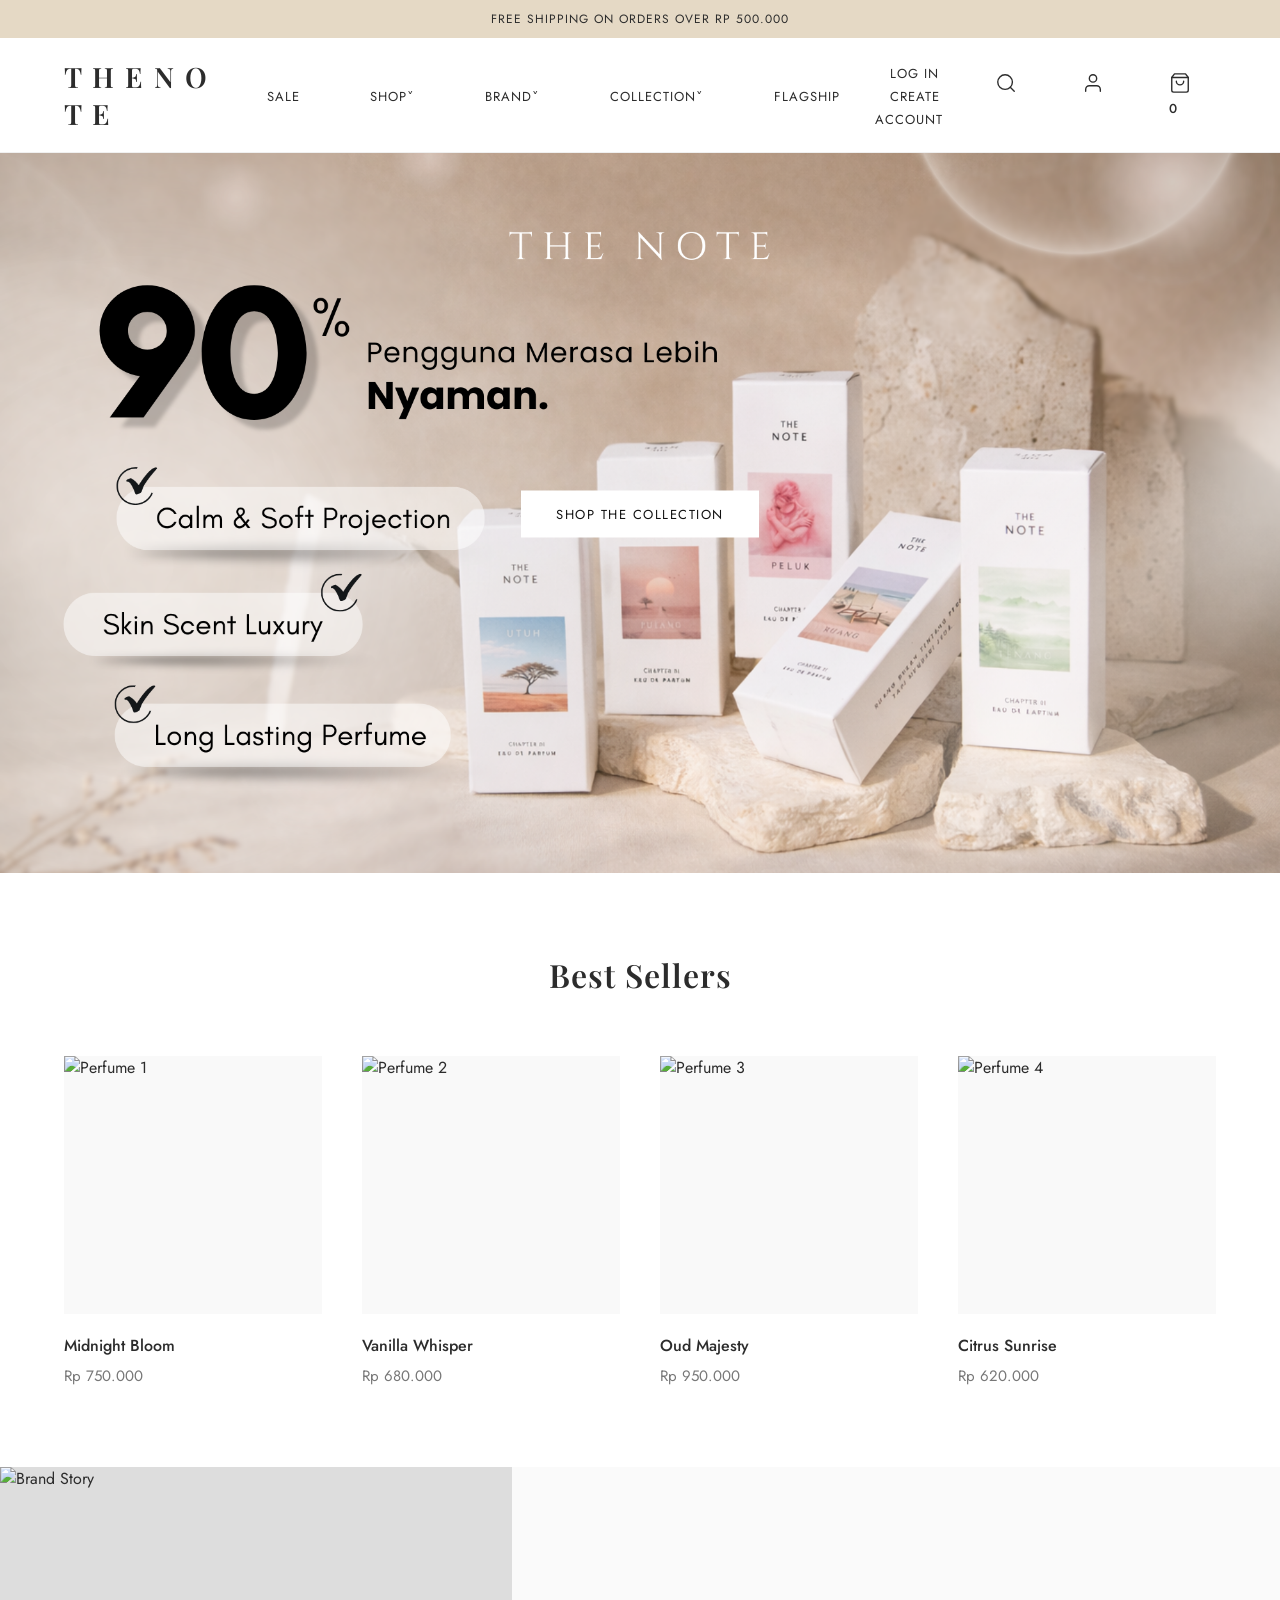
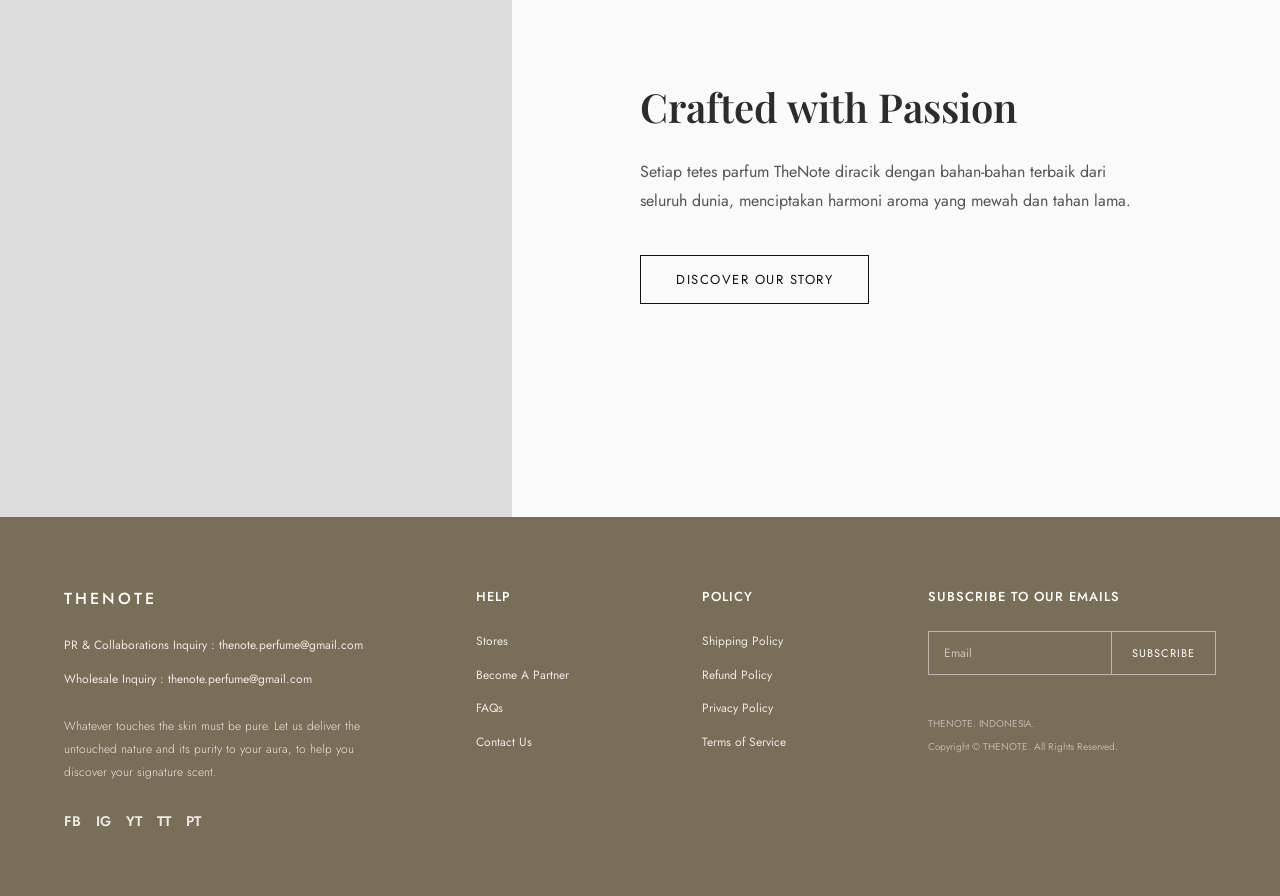
==== commit 08048a45: "Update index.html" ====
--- a/index.html
+++ b/index.html
@@ -81,19 +81,28 @@
             <li><a href="flagship.html">FLAGSHIP</a></li>
         </ul>
 
-        <div class="nav-icons">
-            <a href="#">Search</a>
+       <div class="nav-icons">
+            <a href="#" id="search-btn">
+                <svg viewBox="0 0 24 24" width="22" height="22" stroke="currentColor" stroke-width="1.5" fill="none" stroke-linecap="round" stroke-linejoin="round"><circle cx="11" cy="11" r="8"></circle><line x1="21" y1="21" x2="16.65" y2="16.65"></line></svg>
+            </a>
+            
             <div class="search-overlay" id="search-overlay">
-            <span class="close-search" id="close-search">&times;</span>
-            <div class="search-content">
-            <h2>Temukan Aroma Anda</h2>
-            <input type="text" id="search-input" placeholder=" ">
-            <button id="search-submit">CARI AROMA</button>
-        </div>
-
-    </div>
-            <a href="#">Account</a>
-            <a href="#">Cart</a>
+                <span class="close-search" id="close-search">&times;</span>
+                <div class="search-content">
+                    <h2>Temukan Aroma Anda</h2>
+                    <input type="text" id="search-input" placeholder=" ">
+                    <button id="search-submit">CARI AROMA</button>
+                </div>
+            </div>
+            
+            <a href="#" class="account-btn">
+                <svg viewBox="0 0 24 24" width="22" height="22" stroke="currentColor" stroke-width="1.5" fill="none" stroke-linecap="round" stroke-linejoin="round"><path d="M20 21v-2a4 4 0 0 0-4-4H8a4 4 0 0 0-4 4v2"></path><circle cx="12" cy="7" r="4"></circle></svg>
+            </a>
+            
+            <a href="#" class="cart-btn" style="position: relative;">
+                <svg viewBox="0 0 24 24" width="22" height="22" stroke="currentColor" stroke-width="1.5" fill="none" stroke-linecap="round" stroke-linejoin="round"><path d="M6 2L3 6v14a2 2 0 0 0 2 2h14a2 2 0 0 0 2-2V6l-3-4z"></path><line x1="3" y1="6" x2="21" y2="6"></line><path d="M16 10a4 4 0 0 1-8 0"></path></svg>
+                <span class="cart-badge">0</span>
+            </a>
         </div>
     </nav>
 
@@ -207,4 +216,4 @@
 
     <script src="script.js"></script>
 </body>
-</html>+</html>
--- a/style.css
+++ b/style.css
@@ -1794,4 +1794,287 @@
 
 .search-content button:hover {
     background-color: #a87e6a;
-}+}
+/* =======================================================
+   MOBILE & RESPONSIVE FIXES (Layar 900px ke bawah)
+   ======================================================= */
+
+@media screen and (max-width: 900px) {
+    /* --- 1. NAVBAR & MENU (Horizontal Scrollbar Pattern) --- */
+    .navbar {
+        flex-wrap: wrap;
+        padding: 15px 5%;
+        justify-content: space-between;
+    }
+    
+    .logo {
+        order: 1; /* Menjaga Logo di Kiri Atas */
+    }
+    
+    .nav-icons {
+        order: 2; /* Menjaga Icon di Kanan Atas */
+    }
+    
+    /* Mengubah menu menjadi bisa di-scroll ke samping di HP */
+    .nav-links {
+        order: 3;
+        width: 100%;
+        overflow-x: auto;
+        white-space: nowrap;
+        padding: 15px 0 5px 0;
+        margin-top: 15px;
+        border-top: 1px solid #f0f0f0;
+        -webkit-overflow-scrolling: touch;
+    }
+    
+    .nav-links::-webkit-scrollbar {
+        display: none; /* Menyembunyikan scrollbar agar estetik */
+    }
+    
+    .nav-links li {
+        display: inline-block;
+        padding: 0 15px;
+    }
+    
+    /* Merapikan Mega Menu di HP agar ke bawah (Stack) */
+    .mega-menu-inner {
+        flex-direction: column;
+        gap: 30px;
+        padding: 20px 5%;
+    }
+    .menu-image {
+        max-width: 100%;
+    }
+
+    /* --- 2. TYPOGRAPHY & HERO SECTIONS --- */
+    .hero-content h2 { font-size: 34px; }
+    .hero-content p { font-size: 15px; margin-bottom: 25px; }
+    
+    .sale-hero { flex-direction: column; text-align: center; padding: 40px 5%; }
+    .sale-hero h2 { font-size: 38px; }
+    .discount-text { font-size: 24px; }
+    .discount-text span { font-size: 50px; }
+    .sale-subtext { font-size: 11px; }
+
+    /* --- 3. LAYOUT FLEXBOX (Menumpuk Elemen ke Bawah) --- */
+    .brand-story {
+        flex-direction: column;
+    }
+    .story-img {
+        height: 350px;
+        width: 100%;
+    }
+    .story-text {
+        padding: 12% 5%;
+        text-align: center;
+    }
+
+    .promo-info-bar {
+        flex-direction: column;
+        gap: 20px;
+        padding: 30px 5%;
+    }
+    .border-left {
+        border-left: none;
+        border-top: 1px dashed rgba(255, 255, 255, 0.5);
+        padding-left: 0;
+        padding-top: 20px;
+    }
+
+    /* --- 4. BRAND & FLAGSHIP PAGES --- */
+    .fs-zone.split-view {
+        flex-direction: column;
+    }
+    .text-col {
+        padding: 50px 5%;
+        text-align: center;
+    }
+    
+    .brand-origin {
+        flex-direction: column;
+        padding: 60px 5%;
+        text-align: center;
+    }
+    
+    .process-grid {
+        grid-template-columns: 1fr;
+    }
+
+    /* Vibe Cards (Test Experience) */
+    .vibe-cards-container {
+        position: relative;
+        flex-wrap: wrap;
+        background: none;
+        padding: 0 5% 50px;
+        gap: 20px;
+        justify-content: center;
+    }
+    .vibe-card {
+        width: 100%;
+        max-width: 280px;
+    }
+    .test-content {
+        margin-top: 100px;
+        margin-bottom: 40px;
+    }
+
+    /* --- 5. SEARCH OVERLAY --- */
+    .search-content {
+        width: 90%;
+    }
+    .search-content h2 {
+        font-size: 24px;
+    }
+    .search-content input {
+        font-size: 16px;
+    }
+}
+/* =======================================================
+   MOBILE MENU (HAMBURGER & ACCORDION) - MAX 900px
+   ======================================================= */
+.hamburger { display: none; } /* Sembunyikan di Desktop */
+
+@media screen and (max-width: 900px) {
+    /* --- 1. NAVBAR HEADER --- */
+    .navbar {
+        padding: 15px 5%;
+        display: flex;
+        justify-content: space-between;
+        align-items: center;
+        background-color: #fff;
+    }
+
+    /* Tombol Hamburger */
+    .hamburger {
+        display: flex;
+        flex-direction: column;
+        justify-content: space-between;
+        width: 24px;
+        height: 18px;
+        cursor: pointer;
+        z-index: 2000; /* Harus di atas overlay */
+        order: 1;
+    }
+    
+    .hamburger span {
+        display: block;
+        height: 1.5px;
+        width: 100%;
+        background-color: #111;
+        transition: all 0.3s ease;
+    }
+
+    /* Animasi silang (X) saat menu terbuka */
+    .hamburger.open span:nth-child(1) { transform: translateY(8px) rotate(45deg); }
+    .hamburger.open span:nth-child(2) { opacity: 0; }
+    .hamburger.open span:nth-child(3) { transform: translateY(-8.5px) rotate(-45deg); }
+
+    .logo { order: 2; margin: 0 auto; }
+    .logo h1 { font-size: 20px; letter-spacing: 4px; }
+    
+    .nav-icons { order: 3; display: flex; gap: 15px; }
+    .nav-icons a { margin: 0; font-size: 12px; }
+    /* Sembunyikan tulisan 'Account' di header atas khusus mobile */
+    .nav-icons a:nth-child(2) { display: none; }
+
+    /* --- 2. OVERLAY MENU FULL SCREEN --- */
+    .nav-links {
+        position: fixed;
+        top: 0;
+        left: -100%; /* Sembunyi di kiri layar */
+        width: 100%;
+        height: 100vh;
+        background-color: #fff;
+        flex-direction: column;
+        justify-content: flex-start;
+        align-items: flex-start;
+        padding: 90px 5% 50px; /* Jarak atas menghindari navbar tertutup */
+        transition: left 0.4s ease-in-out;
+        z-index: 1000;
+        overflow-y: auto;
+    }
+
+    .nav-links.active {
+        left: 0; /* Munculkan menu */
+    }
+
+    .nav-links li {
+        width: 100%;
+        padding: 0;
+    }
+
+    /* Styling Teks Menu Utama */
+    .nav-links > li > a {
+        display: flex;
+        justify-content: space-between;
+        align-items: center;
+        width: 100%;
+        padding: 20px 0;
+        border-bottom: 1px solid #f0f0f0;
+        font-size: 14px;
+        font-weight: 500;
+        color: #111;
+    }
+
+    /* --- 3. ACCORDION (Dropdown Mobile) --- */
+    .mega-menu {
+        position: static;
+        box-shadow: none;
+        border: none;
+        opacity: 1;
+        visibility: visible;
+        transform: none;
+        display: none; /* Disembunyikan dulu */
+        background-color: transparent;
+    }
+
+    .mega-menu.show-mobile {
+        display: block; /* Muncul saat di-klik */
+    }
+
+    .mega-menu-inner {
+        flex-direction: column;
+        padding: 15px 5%;
+        gap: 20px;
+    }
+
+    .menu-column h4 { font-size: 12px; color: #888; border-bottom: none; margin-bottom: 12px; }
+    .menu-column a { font-size: 14px; margin-bottom: 15px; padding: 0; border: none; text-transform: capitalize; }
+    .menu-image { display: none; } /* Sembunyikan gambar banner parfum di dalam menu mobile agar ringkas */
+    
+    /* Icon panah dinamis */
+    .chevron-icon {
+        font-size: 16px;
+        font-weight: 300;
+        transition: transform 0.3s ease;
+    }
+
+    /* Menu Log In & Create Account di posisi bawah layar */
+    .mobile-account {
+        margin-top: 40px;
+        padding-top: 20px;
+        width: 100%;
+    }
+    .mobile-account a {
+        display: block;
+        font-size: 14px;
+        color: #555;
+        margin-bottom: 12px;
+        text-transform: none;
+        letter-spacing: normal;
+    }
+
+    /* --- 4. PERAPIAN LAYOUT HALAMAN LAIN UNTUK MOBILE --- */
+    .hero-content h2 { font-size: 34px; }
+    .sale-hero { flex-direction: column; text-align: left; padding: 40px 5%; }
+    .discount-text span { font-size: 50px; }
+    .brand-story, .fs-zone.split-view, .brand-origin { flex-direction: column; text-align: center; }
+    .story-img, .fs-zone-img.full-width { height: 350px; width: 100%; }
+    .story-text { padding: 12% 5%; }
+    .promo-info-bar { flex-direction: column; gap: 20px; padding: 30px 5%; }
+    .border-left { border-left: none; border-top: 1px dashed rgba(255, 255, 255, 0.5); padding-left: 0; padding-top: 20px; }
+    .process-grid { grid-template-columns: 1fr; }
+    .vibe-cards-container { position: relative; flex-wrap: wrap; background: none; padding: 0 5% 50px; justify-content: center; gap: 20px; }
+    .vibe-card { width: 100%; max-width: 280px; }
+    .test-content { margin-top: 100px; margin-bottom: 40px; }
+}
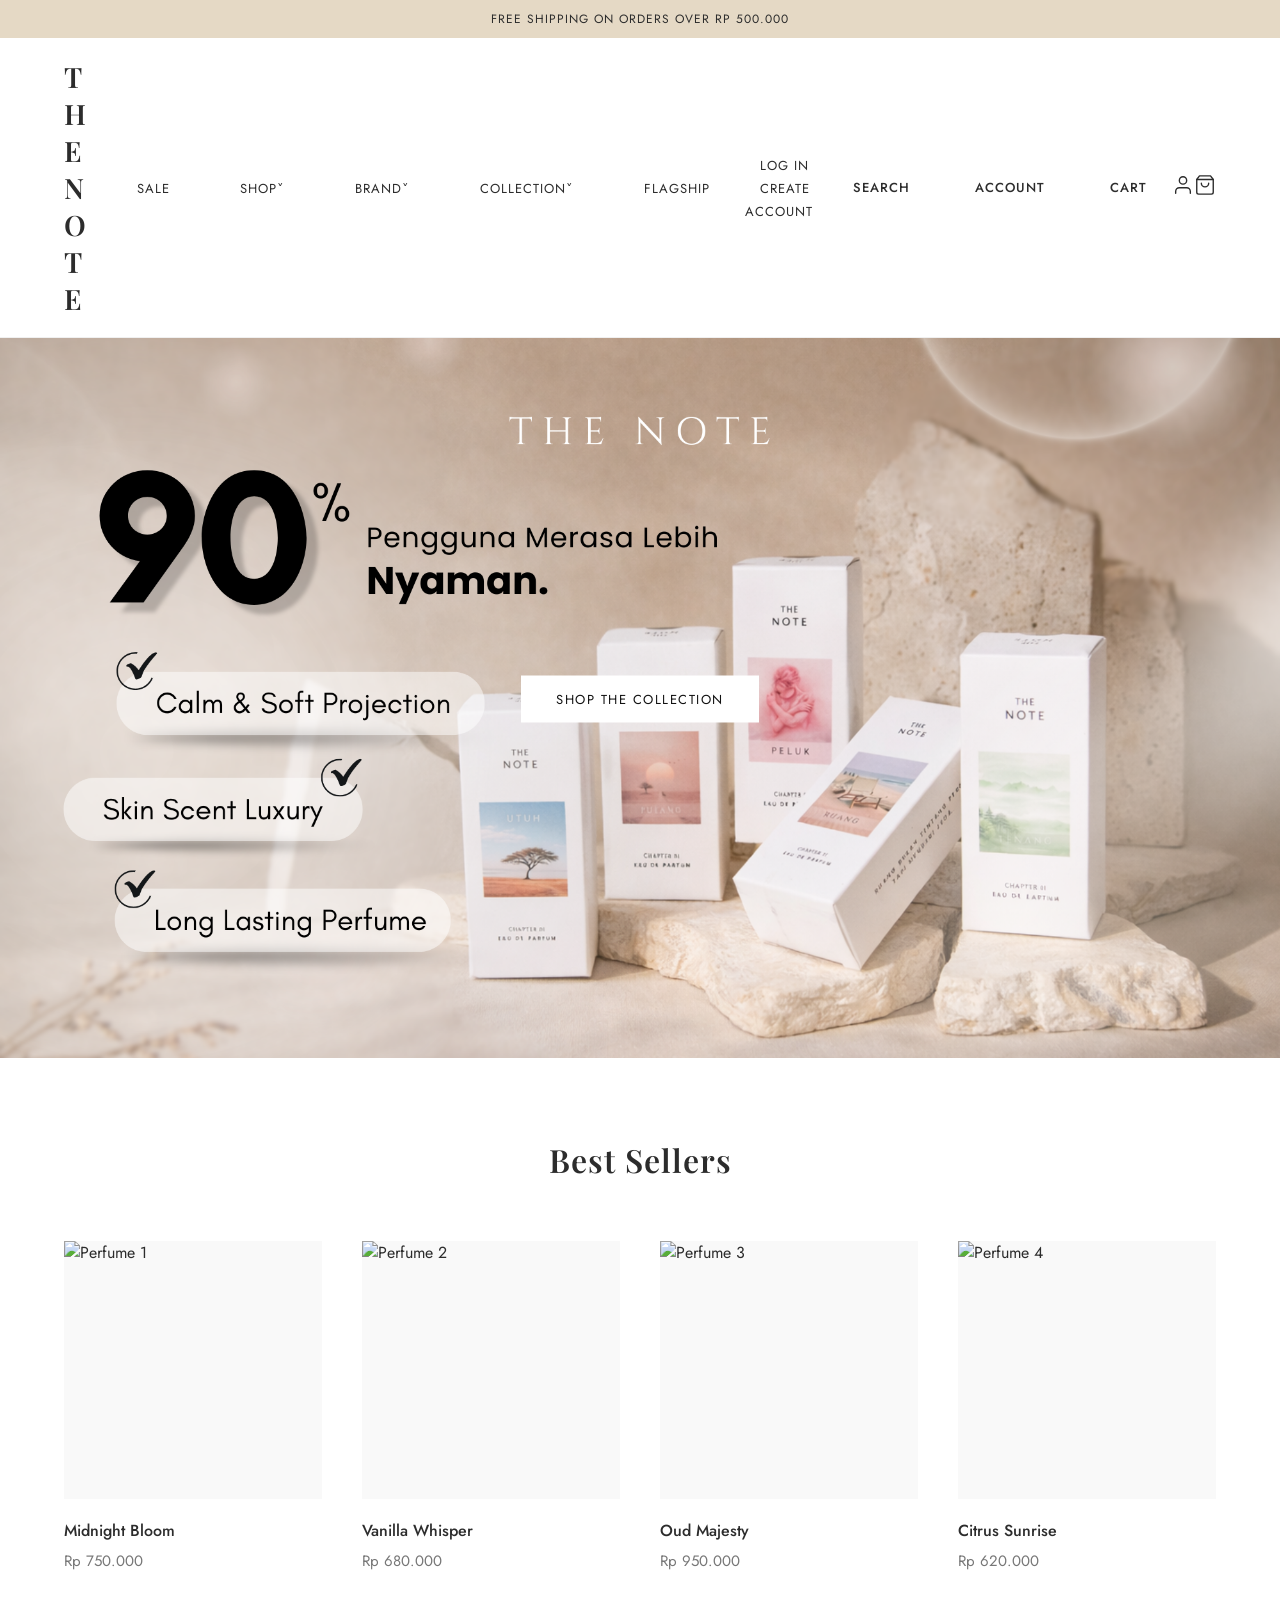
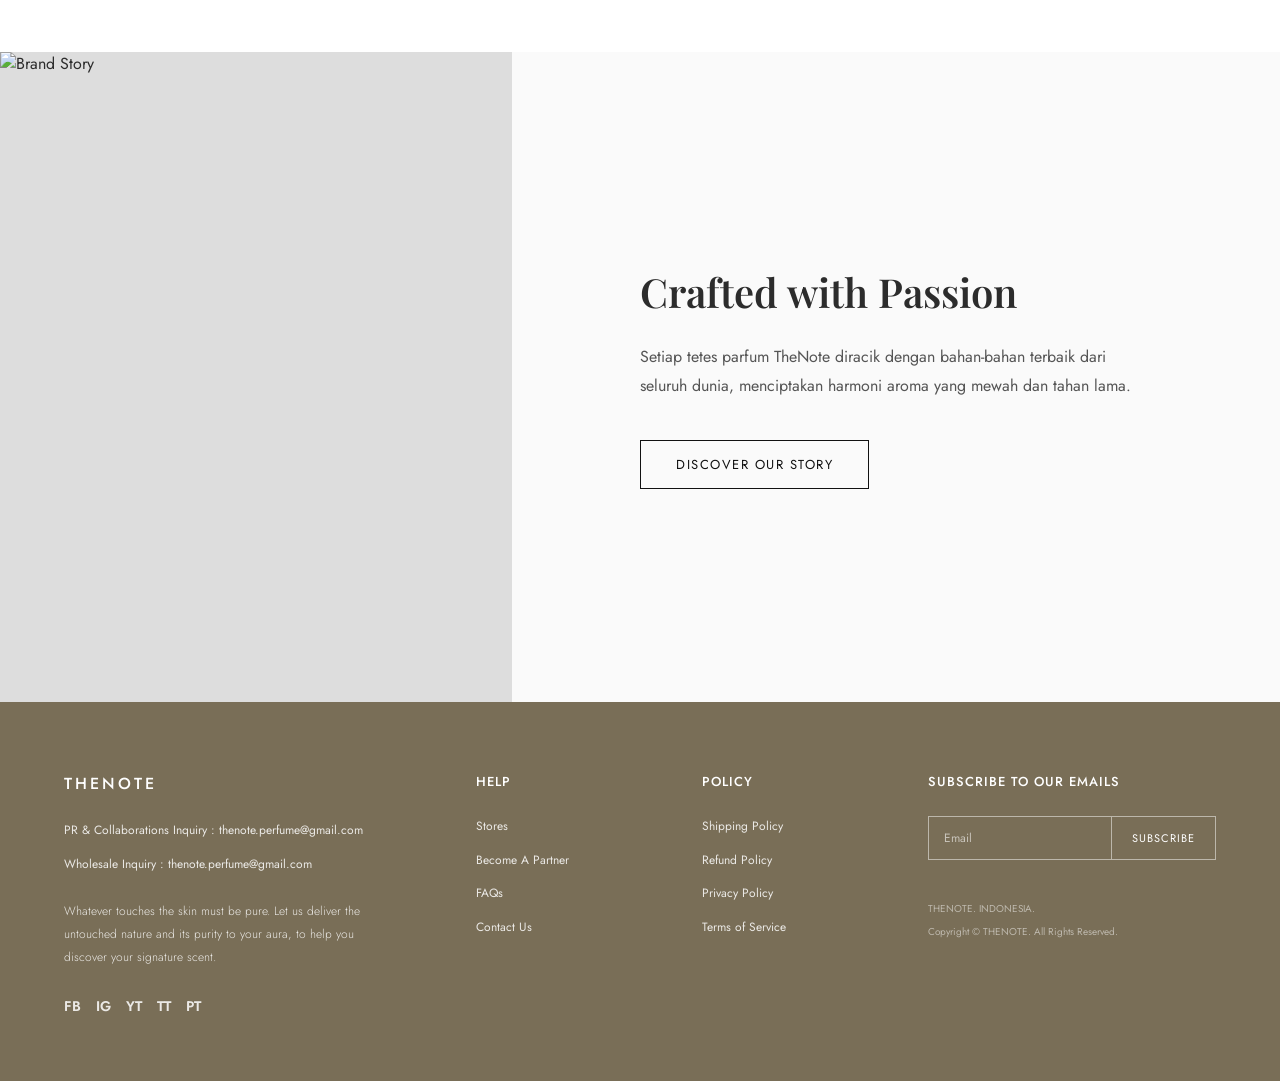
==== commit 75fad694: "Update index.html" ====
--- a/index.html
+++ b/index.html
@@ -81,9 +81,10 @@
             <li><a href="flagship.html">FLAGSHIP</a></li>
         </ul>
 
-       <div class="nav-icons">
-            <a href="#" id="search-btn">
-                <svg viewBox="0 0 24 24" width="22" height="22" stroke="currentColor" stroke-width="1.5" fill="none" stroke-linecap="round" stroke-linejoin="round"><circle cx="11" cy="11" r="8"></circle><line x1="21" y1="21" x2="16.65" y2="16.65"></line></svg>
+      <div class="nav-icons">
+            <a href="#" id="search-btn" class="nav-item">
+                <span class="nav-text">Search</span>
+                <svg class="nav-svg" viewBox="0 0 24 24" width="22" height="22" stroke="currentColor" stroke-width="1.5" fill="none" stroke-linecap="round" stroke-linejoin="round"><circle cx="11" cy="11" r="8"></circle><line x1="21" y1="21" x2="16.65" y2="16.65"></line></svg>
             </a>
             
             <div class="search-overlay" id="search-overlay">
@@ -93,6 +94,21 @@
                     <input type="text" id="search-input" placeholder=" ">
                     <button id="search-submit">CARI AROMA</button>
                 </div>
+            </div>
+            
+            <a href="#" class="nav-item account-btn">
+                <span class="nav-text">Account</span>
+                <svg class="nav-svg" viewBox="0 0 24 24" width="22" height="22" stroke="currentColor" stroke-width="1.5" fill="none" stroke-linecap="round" stroke-linejoin="round"><path d="M20 21v-2a4 4 0 0 0-4-4H8a4 4 0 0 0-4 4v2"></path><circle cx="12" cy="7" r="4"></circle></svg>
+            </a>
+            
+            <a href="#" class="nav-item cart-btn">
+                <span class="nav-text">Cart</span>
+                <div class="cart-icon-wrapper">
+                    <svg class="nav-svg" viewBox="0 0 24 24" width="22" height="22" stroke="currentColor" stroke-width="1.5" fill="none" stroke-linecap="round" stroke-linejoin="round"><path d="M6 2L3 6v14a2 2 0 0 0 2 2h14a2 2 0 0 0 2-2V6l-3-4z"></path><line x1="3" y1="6" x2="21" y2="6"></line><path d="M16 10a4 4 0 0 1-8 0"></path></svg>
+                    <span class="cart-badge">0</span>
+                </div>
+            </a>
+        </div>
             </div>
             
             <a href="#" class="account-btn">
--- a/style.css
+++ b/style.css
@@ -2078,3 +2078,112 @@
     .vibe-card { width: 100%; max-width: 280px; }
     .test-content { margin-top: 100px; margin-bottom: 40px; }
 }
+/* =======================================================
+   STYLING ICON NAVBAR & LAYOUT HEADER
+   ======================================================= */
+
+/* Memaksa Navbar tetap dalam 1 baris */
+.navbar {
+    display: flex;
+    justify-content: space-between;
+    align-items: center;
+    flex-wrap: nowrap !important; 
+}
+
+.logo {
+    display: flex;
+    justify-content: center;
+}
+
+.nav-icons {
+    display: flex;
+    justify-content: flex-end;
+    align-items: center;
+    gap: 15px;
+}
+
+/* Transisi Halus Saat Icon Di-hover */
+.nav-icons svg {
+    transition: stroke 0.3s ease;
+}
+.nav-icons svg:hover {
+    stroke: #888;
+}
+
+/* Mempercantik Badge Angka di Keranjang */
+.cart-badge {
+    position: absolute;
+    top: -5px;
+    right: -8px;
+    background-color: #111;
+    color: #fff;
+    font-size: 10px;
+    font-family: 'Jost', sans-serif;
+    border-radius: 50%;
+    width: 16px;
+    height: 16px;
+    display: flex;
+    align-items: center;
+    justify-content: center;
+}
+
+/* Khusus Tampilan Layar HP (Mobile) */
+@media screen and (max-width: 900px) {
+    .hamburger { flex: 1; }
+    .logo { flex: 2; }
+    .nav-icons { flex: 1; gap: 12px; }
+    
+    /* Sembunyikan ikon Account di Mobile karena sudah ada di dalam Hamburger Menu */
+    .account-btn { display: none !important; }
+}
+/* =======================================================
+   TOGGLE TEXT VS ICON (DESKTOP VS MOBILE)
+   ======================================================= */
+
+/* DEFAULT: TAMPILAN DESKTOP (HANYA TEKS) */
+.nav-svg { display: none; } /* Sembunyikan icon */
+.cart-icon-wrapper { display: none; }
+.cart-badge { display: none; } /* Sembunyikan badge angka */
+
+.nav-item {
+    display: inline-flex;
+    align-items: center;
+}
+
+/* MOBILE: TAMPILAN HP (HANYA ICON) */
+@media screen and (max-width: 900px) {
+    .nav-text { display: none; } /* Sembunyikan teks */
+    .nav-svg { display: block; } /* Munculkan icon */
+    .cart-icon-wrapper { display: inline-block; position: relative; }
+    
+    .navbar {
+        display: flex;
+        justify-content: space-between;
+        align-items: center;
+        flex-wrap: nowrap !important;
+    }
+    
+    .hamburger { flex: 1; }
+    .logo { flex: 2; display: flex; justify-content: center; }
+    .nav-icons { flex: 1; display: flex; justify-content: flex-end; gap: 15px; }
+    
+    /* Sembunyikan icon Account karena di HP menu log in sudah ada di dalam sidebar hamburger */
+    .account-btn { display: none !important; }
+
+    /* Merapikan badge merah keranjang di atas icon tas */
+    .cart-badge {
+        display: flex;
+        position: absolute;
+        top: -6px;
+        right: -8px;
+        background-color: #111;
+        color: #fff;
+        font-size: 10px;
+        font-family: 'Jost', sans-serif;
+        border-radius: 50%;
+        width: 16px;
+        height: 16px;
+        align-items: center;
+        justify-content: center;
+    }
+}
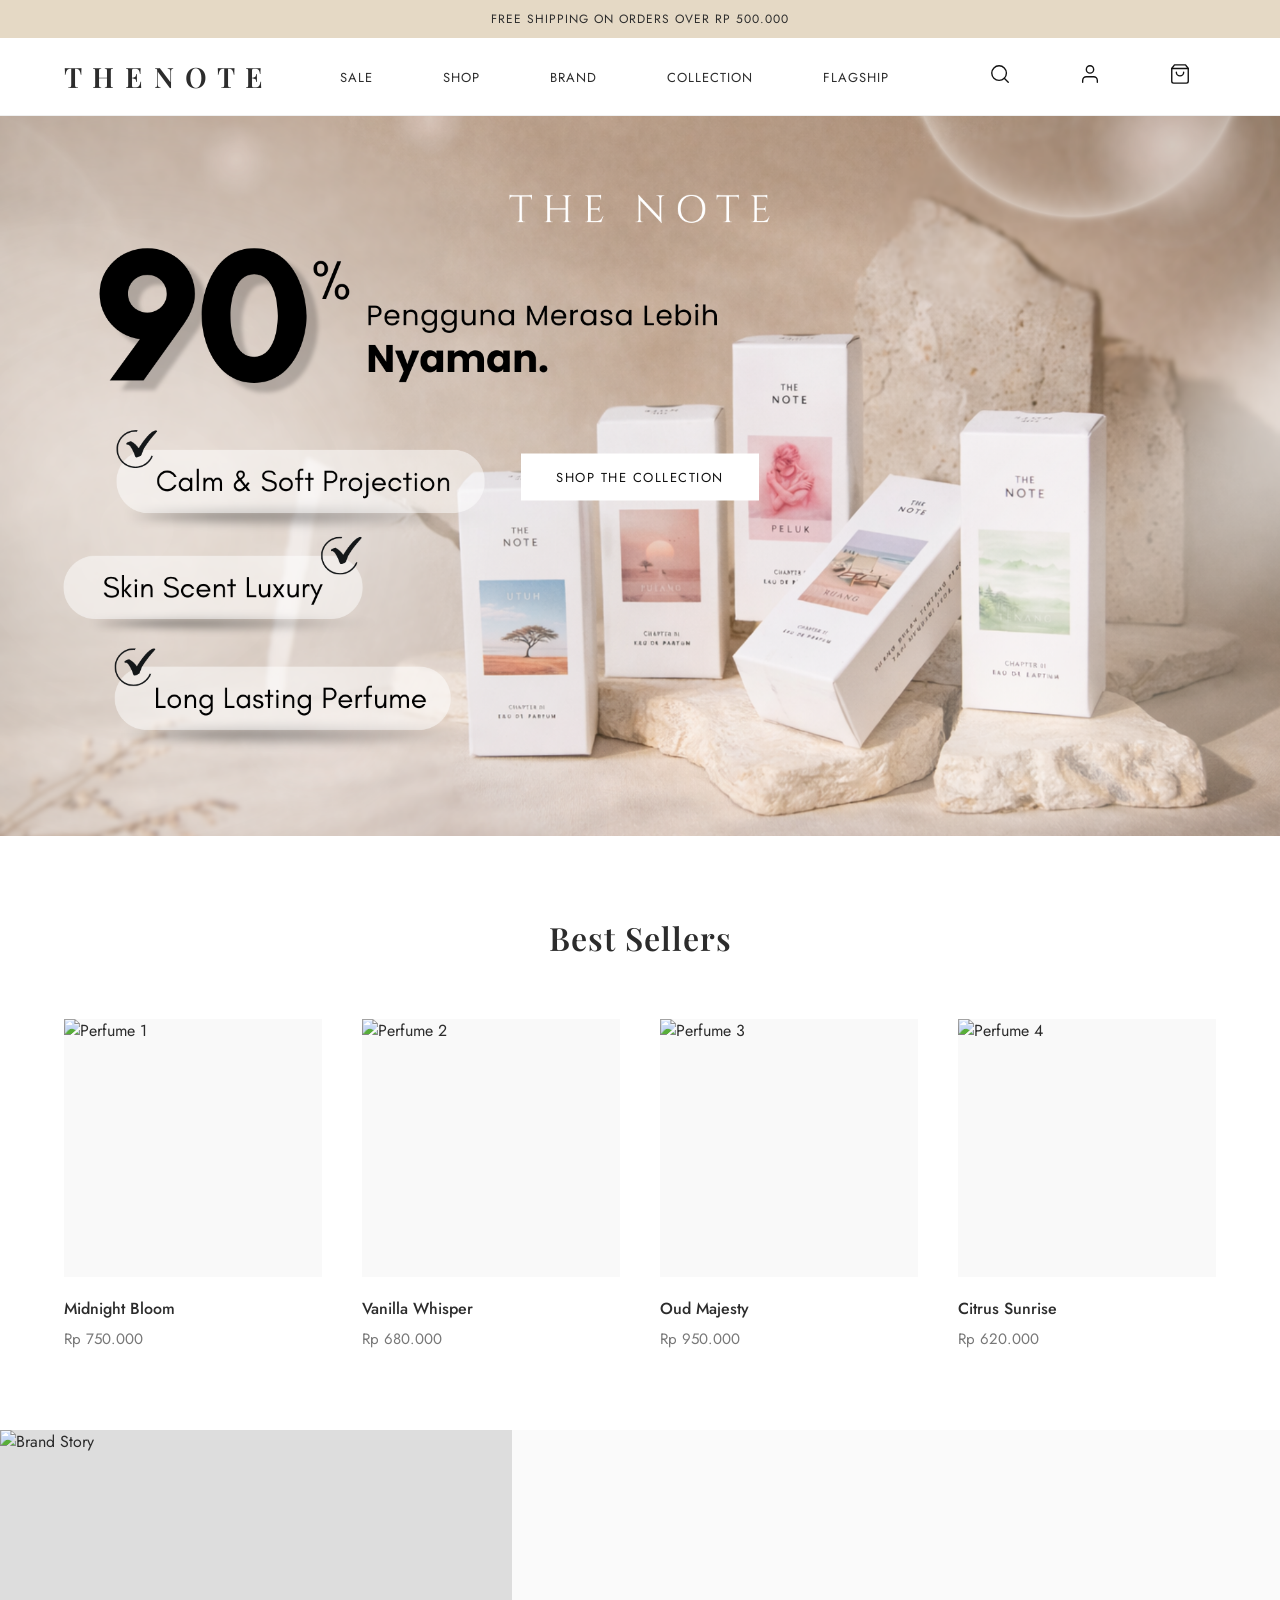
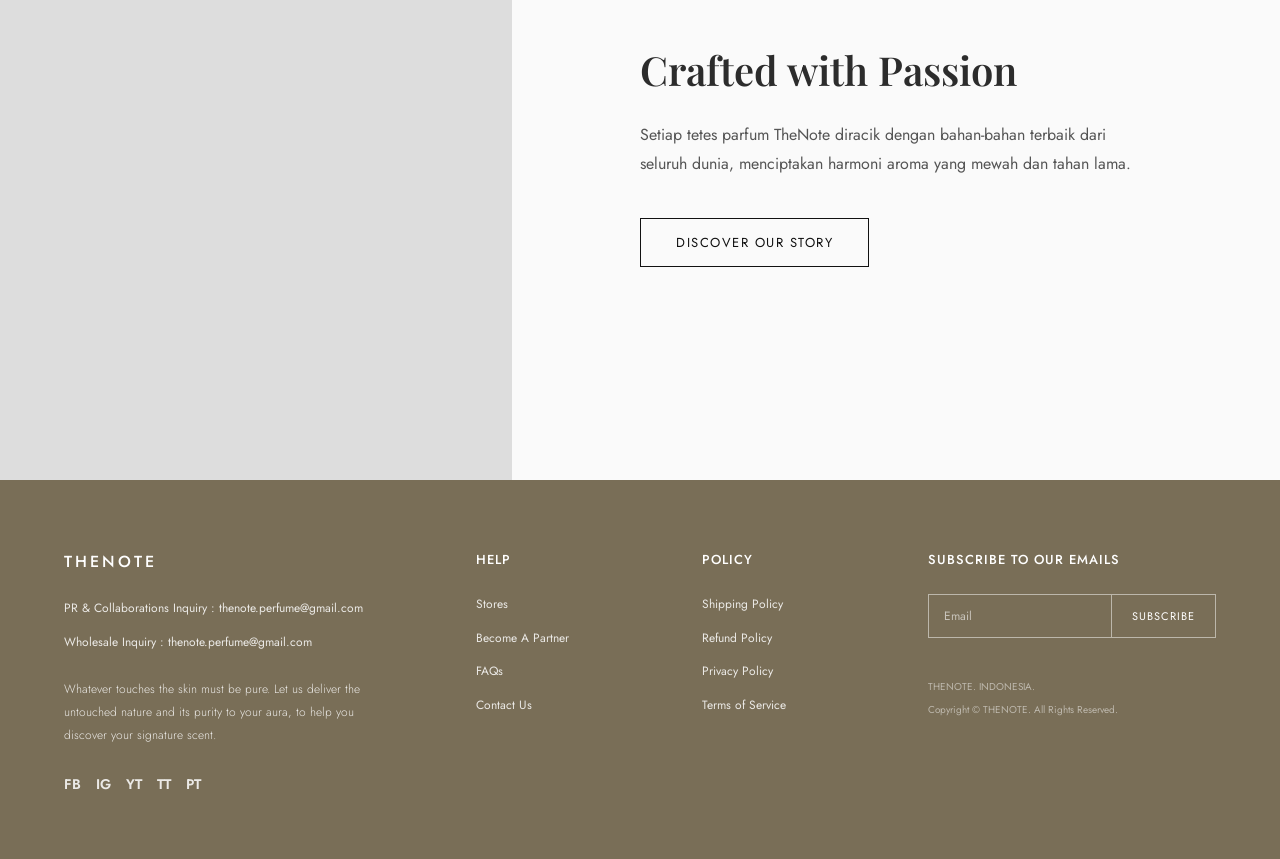
==== commit 2dac9179: "Update index.html" ====
--- a/index.html
+++ b/index.html
@@ -16,16 +16,14 @@
                 <h1>T H E N O T E</h1>
             </a>
         </div>
-
+        
         <ul class="nav-links">
             <li><a href="sale.html">SALE</a></li>
             
             <li class="has-mega-menu">
                 <a href="#" id="shop-menu-btn">SHOP</a>
-                
                 <div class="mega-menu">
                     <div class="mega-menu-inner">
-                        
                         <div class="menu-column">
                             <h4>Featured</h4>
                             <a href="all-products.html">All</a>
@@ -33,34 +31,17 @@
                             <a href="#">Save with sets</a>
                             <a href="#">Mini & Travel Sizes</a>
                         </div>
-
                         <div class="menu-column">
                             <h4>Chapter</h4>
                             <a href="chapter1.html">Chapter 01</a>
-                            <a href="#">Chapter 02</a>
-                            <a href="#">Chapter 03</a>
-                            <a href="#">Chapter 04</a>
-                            <a href="#">Chapter 05</a>
+                            <a href="chapter2.html">Chapter 02</a>
+                            <a href="chapter3.html">Chapter 03</a>
+                            <a href="chapter4.html">Chapter 04</a>
+                            <a href="chapter5.html">Chapter 05</a>
                         </div>
-
-                        <div class="menu-column">
-                            <h4>Fragrance Family</h4>
-                            <a href="#">Woody & Earthy</a>
-                            <a href="#">Fresh Citrus</a>
-                            <a href="#">Floral Bloom</a>
-                            <a href="#">Oriental Spice</a>
-                            <a href="#">Oceanic Breeze</a>
-                        </div>
-
-                        <div class="menu-image">
-                            <img src="images\parfum11.jpeg" alt="Pulang Perfume">
-                            <p>Pulang Chapter 01</p>
-                        </div>
-
                     </div>
                 </div>
             </li>
-            
             
            <li class="has-mega-menu">
                 <a href="brand.html" id="brand-menu-btn">BRAND</a>
@@ -81,10 +62,9 @@
             <li><a href="flagship.html">FLAGSHIP</a></li>
         </ul>
 
-      <div class="nav-icons">
-            <a href="#" id="search-btn" class="nav-item">
-                <span class="nav-text">Search</span>
-                <svg class="nav-svg" viewBox="0 0 24 24" width="22" height="22" stroke="currentColor" stroke-width="1.5" fill="none" stroke-linecap="round" stroke-linejoin="round"><circle cx="11" cy="11" r="8"></circle><line x1="21" y1="21" x2="16.65" y2="16.65"></line></svg>
+        <div class="nav-icons">
+            <a href="#" id="search-btn">
+                <svg viewBox="0 0 24 24" width="22" height="22" stroke="currentColor" stroke-width="1.5" fill="none" stroke-linecap="round" stroke-linejoin="round"><circle cx="11" cy="11" r="8"></circle><line x1="21" y1="21" x2="16.65" y2="16.65"></line></svg>
             </a>
             
             <div class="search-overlay" id="search-overlay">
@@ -94,21 +74,6 @@
                     <input type="text" id="search-input" placeholder=" ">
                     <button id="search-submit">CARI AROMA</button>
                 </div>
-            </div>
-            
-            <a href="#" class="nav-item account-btn">
-                <span class="nav-text">Account</span>
-                <svg class="nav-svg" viewBox="0 0 24 24" width="22" height="22" stroke="currentColor" stroke-width="1.5" fill="none" stroke-linecap="round" stroke-linejoin="round"><path d="M20 21v-2a4 4 0 0 0-4-4H8a4 4 0 0 0-4 4v2"></path><circle cx="12" cy="7" r="4"></circle></svg>
-            </a>
-            
-            <a href="#" class="nav-item cart-btn">
-                <span class="nav-text">Cart</span>
-                <div class="cart-icon-wrapper">
-                    <svg class="nav-svg" viewBox="0 0 24 24" width="22" height="22" stroke="currentColor" stroke-width="1.5" fill="none" stroke-linecap="round" stroke-linejoin="round"><path d="M6 2L3 6v14a2 2 0 0 0 2 2h14a2 2 0 0 0 2-2V6l-3-4z"></path><line x1="3" y1="6" x2="21" y2="6"></line><path d="M16 10a4 4 0 0 1-8 0"></path></svg>
-                    <span class="cart-badge">0</span>
-                </div>
-            </a>
-        </div>
             </div>
             
             <a href="#" class="account-btn">
--- a/style.css
+++ b/style.css
@@ -2129,9 +2129,18 @@
 
 /* Khusus Tampilan Layar HP (Mobile) */
 @media screen and (max-width: 900px) {
-    .hamburger { flex: 1; }
-    .logo { flex: 2; }
-    .nav-icons { flex: 1; gap: 12px; }
+    .hamburger { 
+        flex: 0 0 24px !important; /* Mengunci lebar hamburger pas di 24px, tidak boleh melar */
+    }
+    .logo { 
+        flex: 1; 
+        display: flex;
+        justify-content: center;
+    }
+    .nav-icons { 
+        flex: 0 0 auto !important; /* Menyesuaikan dengan lebar icon saja */
+        gap: 12px; 
+    }
     
     /* Sembunyikan ikon Account di Mobile karena sudah ada di dalam Hamburger Menu */
     .account-btn { display: none !important; }
@@ -2187,3 +2196,77 @@
         justify-content: center;
     }
 }
+/* =======================================================
+   PERBAIKAN DESKTOP (MENYEMBUNYIKAN ELEMEN MOBILE)
+   ======================================================= */
+/* 1. Cegah tulisan T H E N O T E patah ke bawah */
+.logo h1 {
+    white-space: nowrap !important;
+}
+
+/* 2. Sembunyikan elemen mobile yang disuntikkan JS di desktop */
+.mobile-account {
+    display: none;
+}
+.chevron-icon {
+    display: none;
+}
+
+/* 3. Rapikan jarak Ikon di Desktop */
+.nav-icons {
+    display: flex;
+    align-items: center;
+    gap: 18px;
+}
+.nav-icons svg {
+    color: #111; /* Warna ikon hitam */
+}
+
+
+/* =======================================================
+   PERBAIKAN MOBILE (MAX 900px)
+   ======================================================= */
+@media screen and (max-width: 900px) {
+    /* Munculkan kembali elemen khusus mobile */
+    .mobile-account {
+        display: block;
+    }
+    
+    .chevron-icon {
+        display: inline-block;
+        float: right; /* Buat panah rata kanan di dalam menu mobile */
+        font-size: 14px;
+        color: #888;
+    }
+
+    /* Pastikan link menu mobile membentang penuh agar panahnya bisa di kanan */
+    .nav-links > li > a {
+        display: block !important;
+        width: 100%;
+    }
+
+    /* Setelan Navbar Mobile seperti SKIN1004 */
+    .navbar {
+        display: flex;
+        justify-content: space-between;
+        align-items: center;
+        padding: 15px 5%;
+    }
+    
+    .hamburger { 
+        flex: 0 0 24px !important; 
+    }
+    
+    .logo { 
+        flex: 1; 
+        display: flex;
+        justify-content: center;
+    }
+    
+    .nav-icons { 
+        flex: 0 0 auto !important; 
+        gap: 15px; 
+    }
+    
+    .account-btn { display: none !important; } /* Sembunyikan icon user di header mobile */
+}
